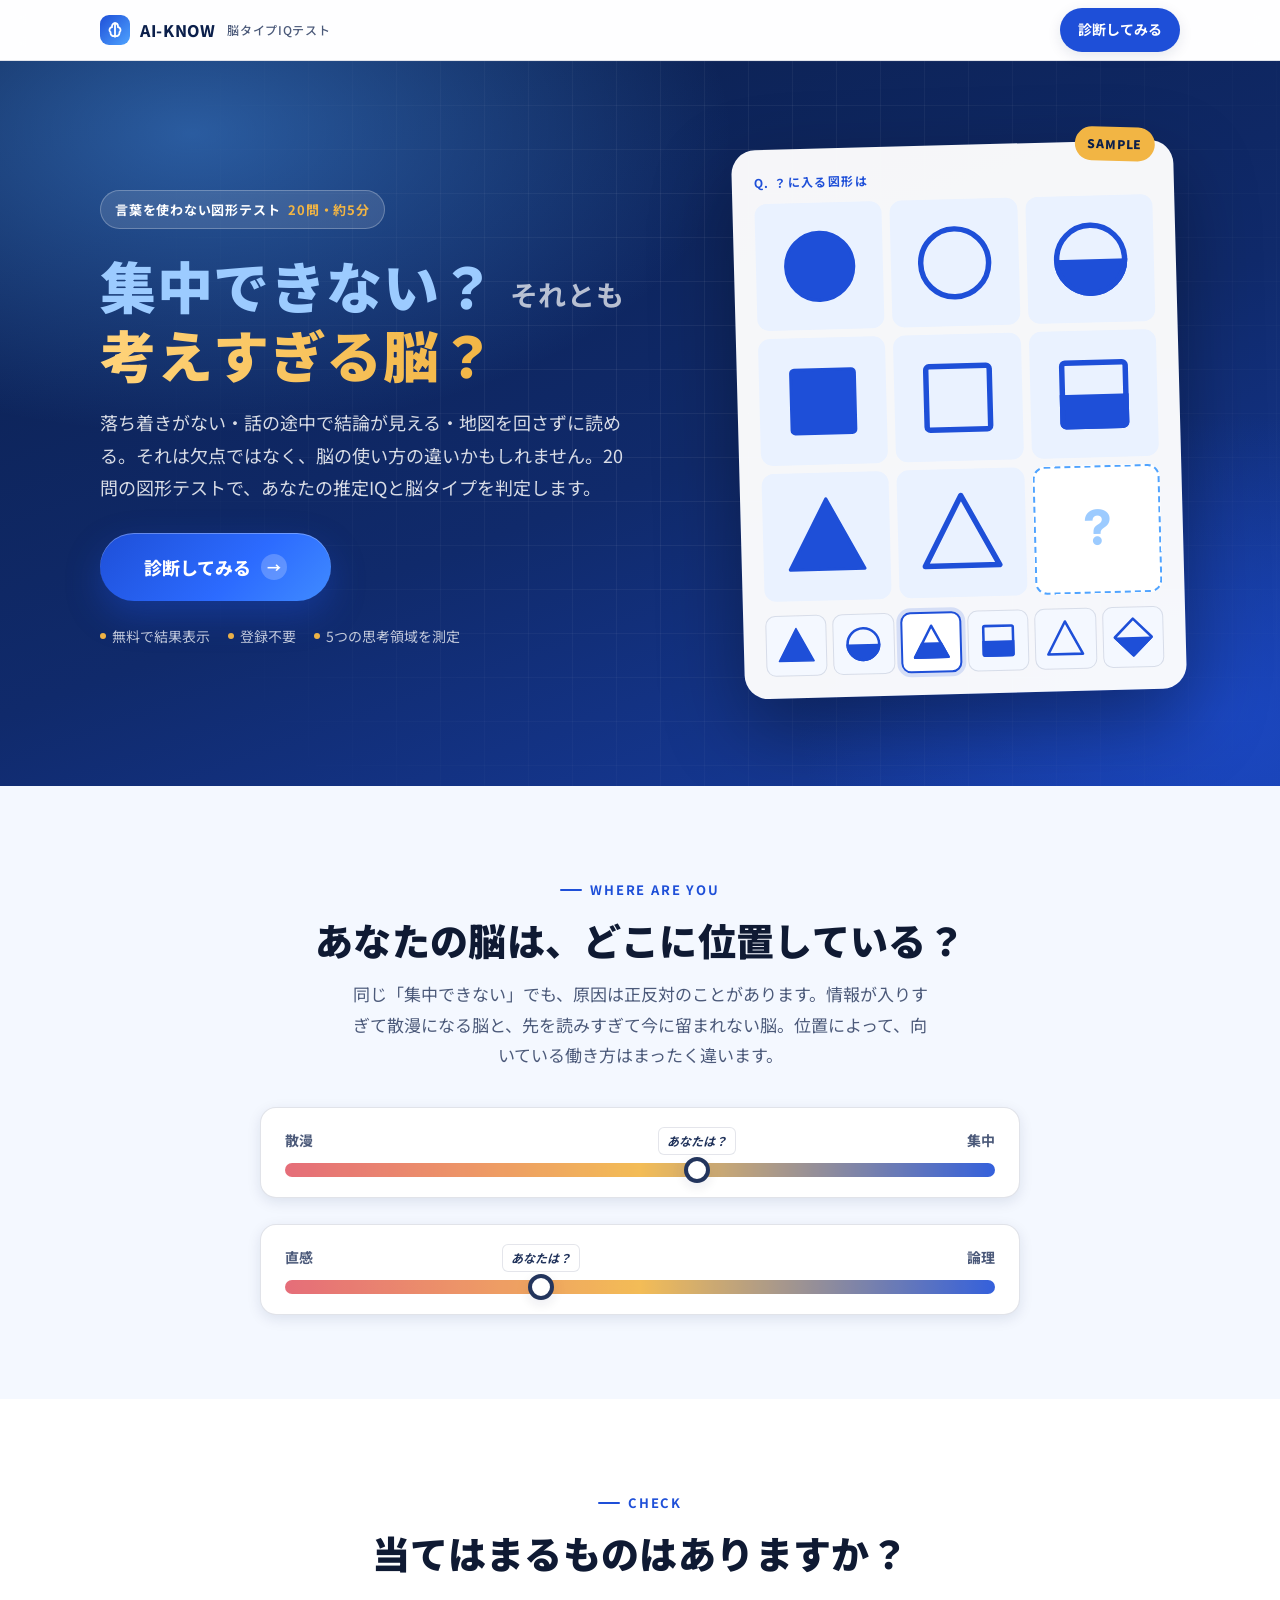
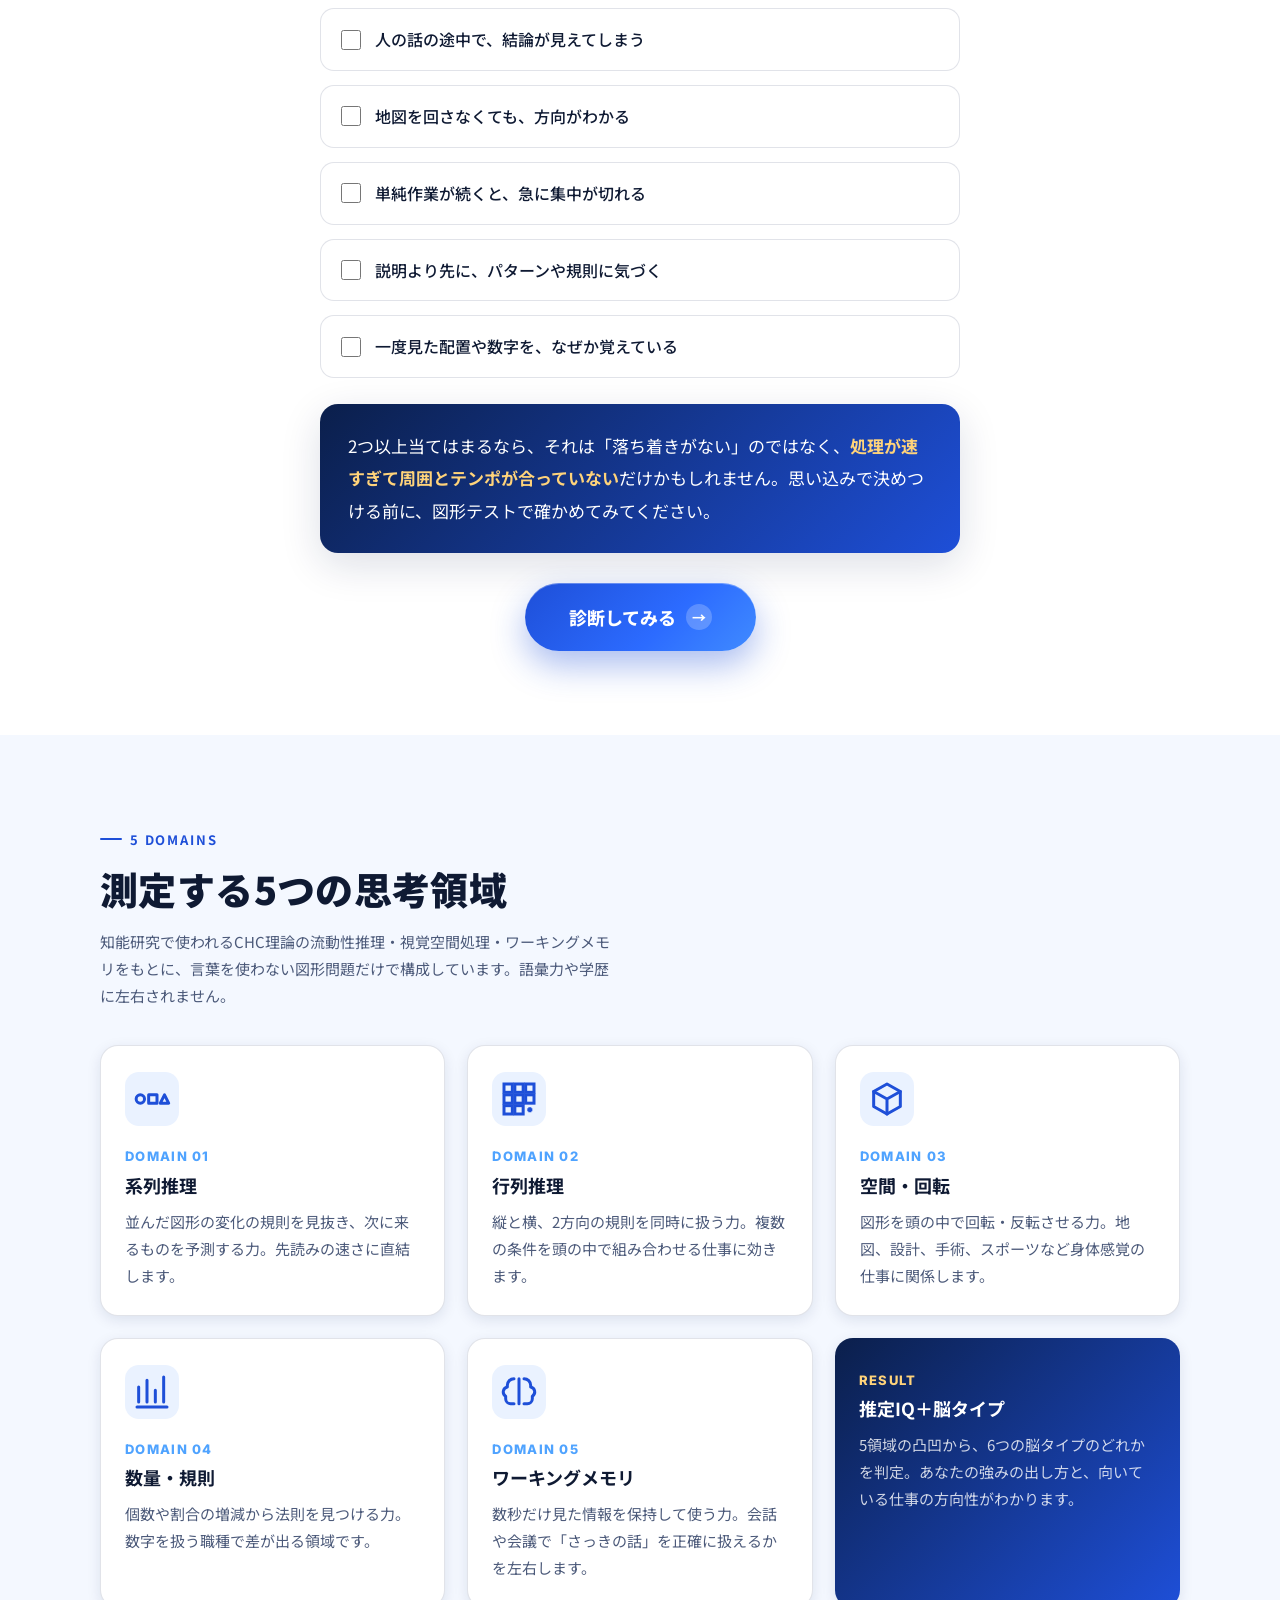
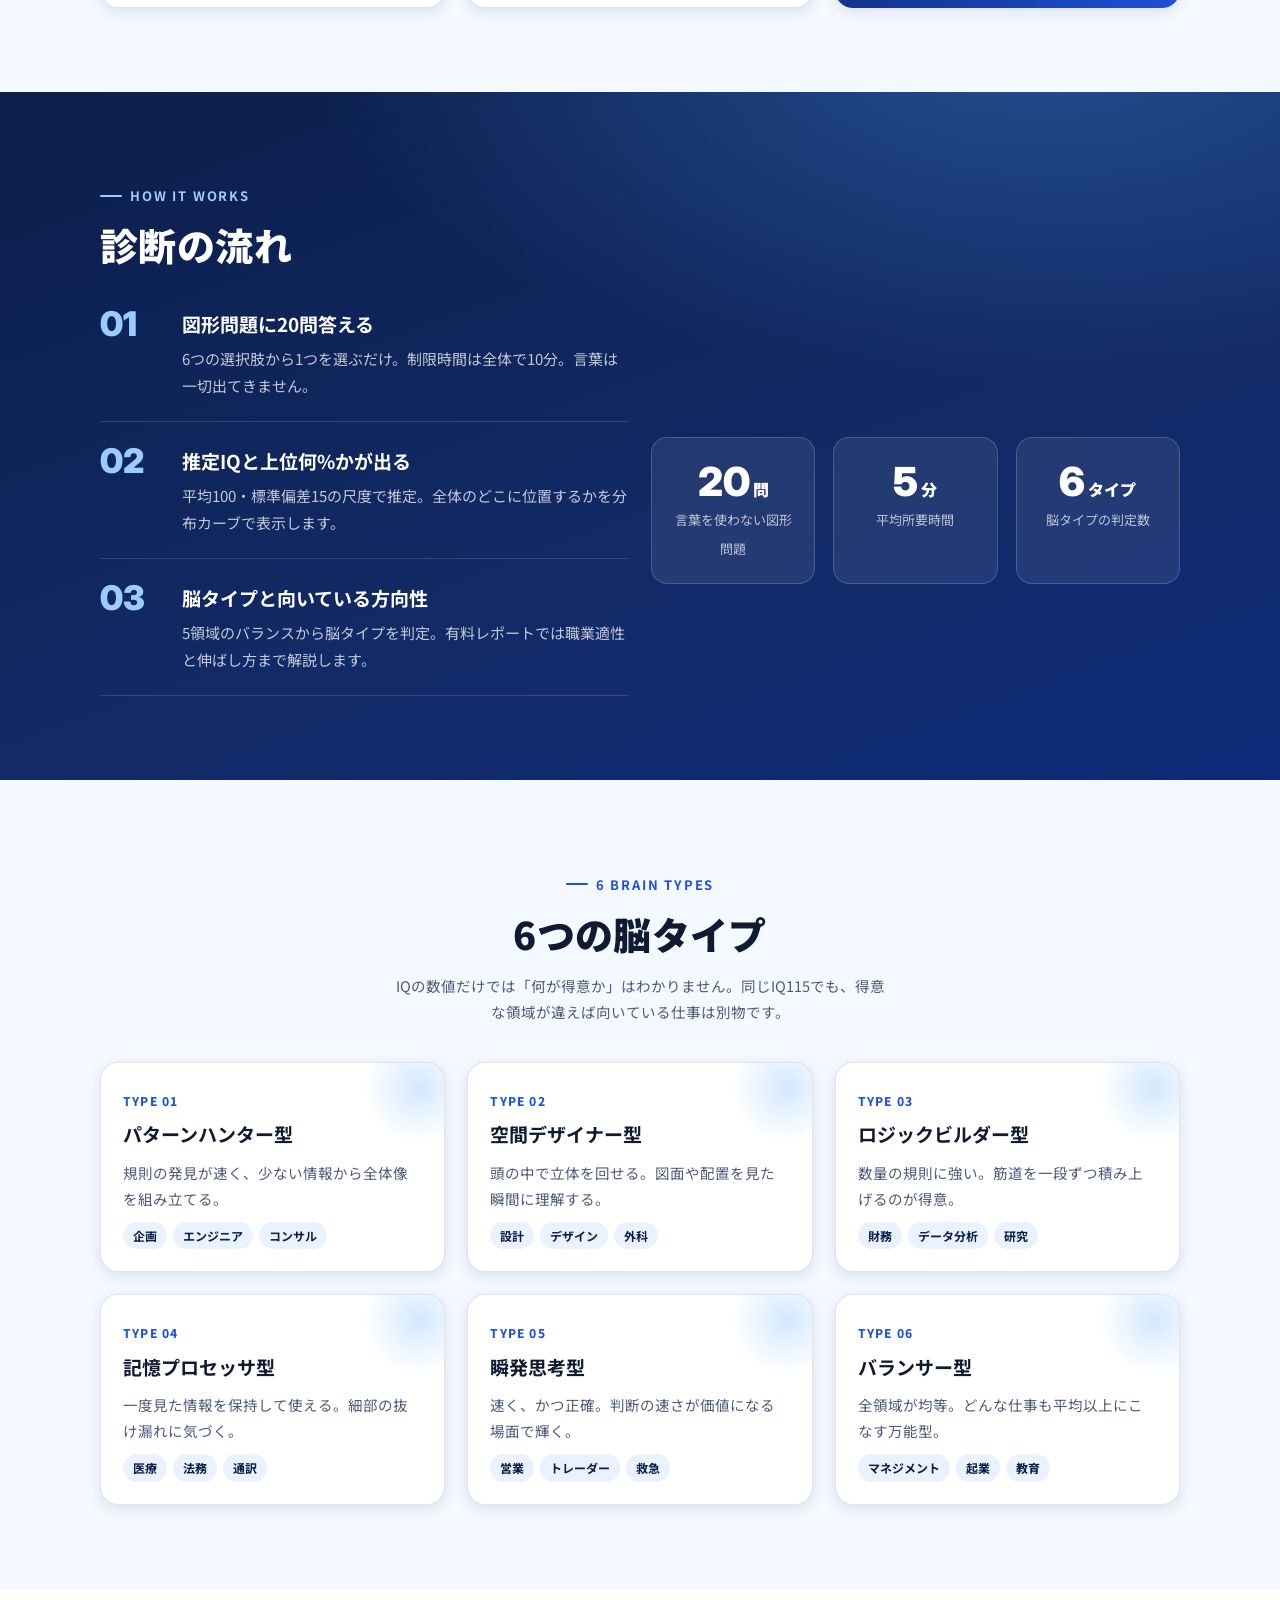
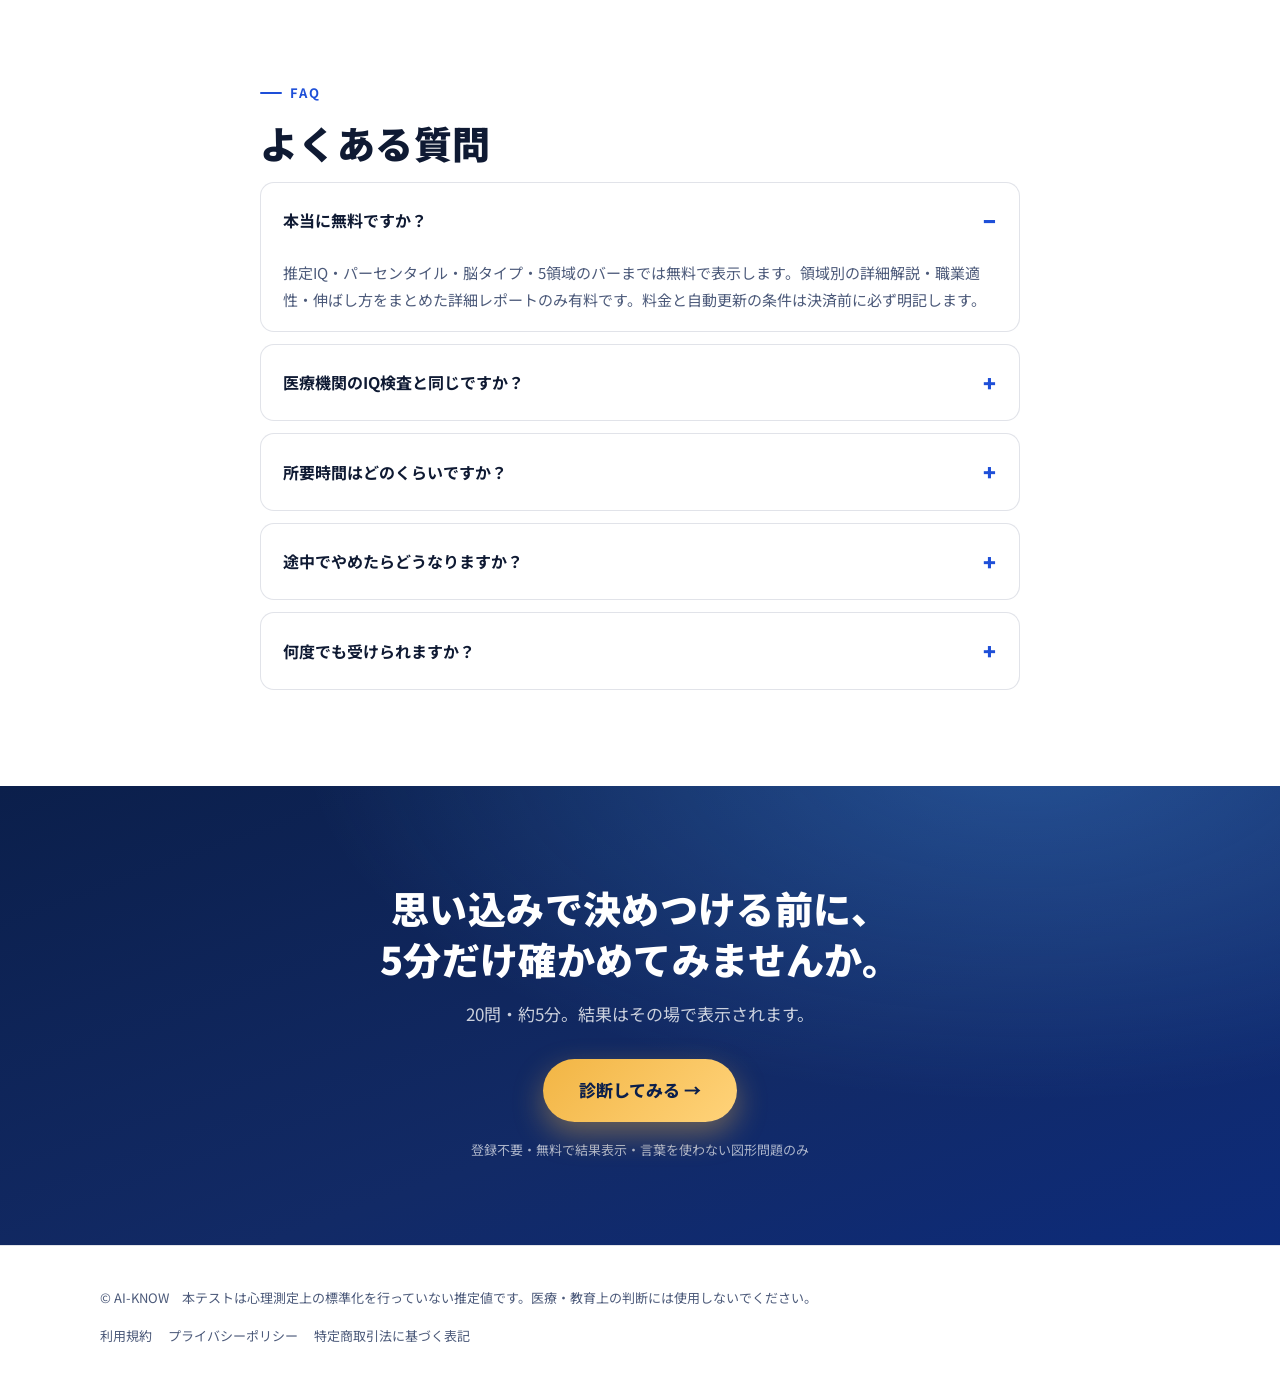
==== index.html @ 9f0c180d "AI-KNOW 脳タイプIQテスト 初版（LP・20問・結果・設計書） Co-Authored-By: Claude Fable 5.1 <noreply@anthropic.com>" ====
<!DOCTYPE html>
<html lang="ja">
<head>
<meta charset="UTF-8">
<meta name="viewport" content="width=device-width, initial-scale=1">
<title>脳タイプIQテスト｜20問・約5分で推定IQと脳タイプがわかる | AI-KNOW</title>
<meta name="description" content="言葉を使わない図形推理20問で、あなたの推定IQ・上位何%か・6つの脳タイプを判定。集中できないのは欠点ではなく、脳の使い方の違いかもしれません。">
<link rel="preconnect" href="https://fonts.googleapis.com"><link rel="preconnect" href="https://fonts.gstatic.com" crossorigin>
<link href="https://fonts.googleapis.com/css2?family=Inter:wght@500;700;800;900&family=Noto+Sans+JP:wght@400;500;700;900&display=swap" rel="stylesheet">
<link rel="stylesheet" href="style.css">
<style>
/* hero */
.hero{position:relative;overflow:hidden;color:#fff;background:radial-gradient(900px 500px at 15% 10%,rgba(79,163,255,.45),transparent 60%),radial-gradient(700px 500px at 95% 90%,rgba(30,79,216,.6),transparent 60%),linear-gradient(160deg,#0B1F4B 0%,#102A6B 55%,#1E4FD8 140%)}
.hero::before{content:"";position:absolute;inset:0;background-image:linear-gradient(rgba(255,255,255,.06) 1px,transparent 1px),linear-gradient(90deg,rgba(255,255,255,.06) 1px,transparent 1px);background-size:44px 44px;mask-image:radial-gradient(circle at 60% 40%,#000 20%,transparent 75%)}
.hero .wrap{position:relative;display:grid;grid-template-columns:1.15fr .85fr;gap:40px;align-items:center;padding:84px 0 92px}
.hero .pill{display:inline-flex;gap:8px;align-items:center;background:rgba(255,255,255,.12);border:1px solid rgba(255,255,255,.25);padding:7px 14px;border-radius:999px;font-size:13px;font-weight:700;letter-spacing:.06em}
.hero .pill b{color:var(--gold)}
.hero h1{font-size:clamp(32px,5vw,56px);line-height:1.22;font-weight:900;margin:22px 0 18px;letter-spacing:.01em}
.hero h1 .q{color:var(--sky-l)}
.hero h1 .or{display:inline-block;font-size:.5em;font-weight:700;color:rgba(255,255,255,.7);margin:0 .5em;vertical-align:middle}
.hero h1 .hi{background:linear-gradient(90deg,#FFD37A,#F2B544);-webkit-background-clip:text;background-clip:text;color:transparent}
.hero p.sub{font-size:18px;color:rgba(255,255,255,.84);max-width:30em;margin-bottom:30px}
.hero .meta{display:flex;flex-wrap:wrap;gap:18px;margin-top:22px;font-size:14px;color:rgba(255,255,255,.75)}
.hero .meta span{display:flex;align-items:center;gap:6px}
.hero .meta i{width:6px;height:6px;border-radius:50%;background:var(--gold)}
/* sample puzzle card */
.sample{background:rgba(255,255,255,.96);border-radius:24px;padding:22px;color:var(--ink);box-shadow:0 30px 80px rgba(0,0,0,.35);transform:rotate(-1.5deg);position:relative}
.sample .lbl{font-size:12px;font-weight:700;color:var(--blue);letter-spacing:.12em;margin-bottom:10px}
.sample .mat{display:grid;grid-template-columns:repeat(3,1fr);gap:8px;margin-bottom:14px}
.sample .mat .fig{background:var(--ice);border-radius:12px}
.sample .mat .fig.q{outline:2px dashed var(--sky);outline-offset:-2px;background:#fff}
.sample .opts{display:grid;grid-template-columns:repeat(6,1fr);gap:6px}
.sample .opts .fig{background:var(--ice-2);border:1px solid var(--line);border-radius:10px}
.sample .opts .fig.on{border:2px solid var(--blue);background:#fff;box-shadow:0 0 0 4px rgba(30,79,216,.15)}
.sample .tag{position:absolute;top:-14px;right:18px;background:var(--gold);color:var(--navy);font-weight:900;font-size:12px;padding:6px 12px;border-radius:999px;letter-spacing:.08em;transform:rotate(3deg)}
.hero .wrap>*{min-width:0}
.sample .mat .fig,.sample .opts .fig{min-width:0}
@media(max-width:900px){.hero .wrap{grid-template-columns:1fr;padding:56px 0 64px}.sample{transform:none;max-width:460px;width:100%}}

/* spectrum */
.spec{display:grid;gap:26px;max-width:760px;margin:36px auto 0}
.spec .row{background:#fff;border:1px solid var(--line);border-radius:16px;padding:20px 24px;box-shadow:var(--shadow-s)}
.spec .ends{display:flex;justify-content:space-between;font-weight:700;font-size:14px;color:var(--sub);margin-bottom:10px}
.spec .track{position:relative;height:14px;border-radius:999px;background:linear-gradient(90deg,#E35D6A 0%,#F2B544 50%,#1E4FD8 100%);opacity:.9}
.spec .track i{position:absolute;top:50%;width:26px;height:26px;border-radius:50%;background:#fff;border:4px solid var(--navy);transform:translate(-50%,-50%);box-shadow:var(--shadow-s)}
.spec .track i::after{content:"あなたは？";position:absolute;top:-34px;left:50%;transform:translateX(-50%);white-space:nowrap;font-size:12px;font-weight:700;color:var(--navy);background:#fff;border:1px solid var(--line);padding:2px 8px;border-radius:6px}

/* checklist */
.checks{display:grid;gap:14px;max-width:640px;margin:30px auto 0}
.checks label{display:flex;gap:14px;align-items:center;background:#fff;border:1px solid var(--line);padding:16px 20px;border-radius:14px;font-weight:500;cursor:pointer;transition:.15s}
.checks label:has(input:checked){border-color:var(--blue);background:var(--ice)}
.checks input{width:20px;height:20px;accent-color:var(--blue)}
.reframe{max-width:640px;margin:26px auto 0;background:linear-gradient(135deg,var(--navy),var(--blue));color:#fff;border-radius:18px;padding:26px 28px;font-size:17px;line-height:1.9;box-shadow:var(--shadow)}
.reframe b{color:#FFD37A}

/* domains */
.dom .card{padding:26px 24px}
.dom .ic{width:54px;height:54px;border-radius:14px;background:var(--ice);display:grid;place-items:center;margin-bottom:14px}
.dom .ic svg{width:40px;height:40px}
.dom h3{font-size:18px;margin-bottom:6px}
.dom p{color:var(--sub);font-size:15px}
.dom .n{font-family:var(--num);color:var(--sky);font-weight:800;font-size:13px;letter-spacing:.1em}

/* steps */
.steps{counter-reset:s}
.steps .st{display:grid;grid-template-columns:64px 1fr;gap:18px;align-items:start;padding:22px 0;border-bottom:1px solid rgba(255,255,255,.14)}
.steps .st::before{counter-increment:s;content:counter(s,decimal-leading-zero);font-family:var(--num);font-size:34px;font-weight:900;color:var(--sky-l);line-height:1}
.steps h3{font-size:19px;margin-bottom:4px}.steps p{color:rgba(255,255,255,.75);font-size:15px}

/* types */
.types .card{padding:22px;position:relative;overflow:hidden}
.types .card::after{content:"";position:absolute;right:-30px;top:-30px;width:110px;height:110px;border-radius:50%;background:radial-gradient(circle,rgba(79,163,255,.25),transparent 70%)}
.types .em{font-size:12px;font-weight:800;color:var(--blue);letter-spacing:.1em}
.types h3{font-size:19px;margin:4px 0 8px}
.types p{color:var(--sub);font-size:14.5px}
.types .jobs{margin-top:10px;display:flex;flex-wrap:wrap;gap:6px}
.types .jobs span{font-size:12px;background:var(--ice);color:var(--navy);padding:3px 10px;border-radius:999px;font-weight:700}

/* stats */
.stats{display:grid;grid-template-columns:repeat(3,1fr);gap:18px;margin-top:40px}
.stats div{background:rgba(255,255,255,.08);border:1px solid rgba(255,255,255,.18);border-radius:16px;padding:22px;text-align:center}
.stats b{display:block;font-family:var(--num);font-size:40px;font-weight:900;color:#fff;line-height:1.1}
.stats b small{font-size:16px;margin-left:3px}
.stats span{font-size:13px;color:rgba(255,255,255,.7)}
@media(max-width:700px){.stats{grid-template-columns:1fr}}

/* faq */
.faq details{background:#fff;border:1px solid var(--line);border-radius:14px;padding:0 22px;margin-bottom:12px}
.faq summary{list-style:none;cursor:pointer;padding:18px 0;font-weight:700;display:flex;justify-content:space-between;align-items:center;gap:12px}
.faq summary::after{content:"+";font-family:var(--num);font-size:22px;color:var(--blue);font-weight:800}
.faq details[open] summary::after{content:"−"}
.faq details p{padding:0 0 18px;color:var(--sub);font-size:15px}

/* final cta */
.final{text-align:center}
.final h2{color:#fff}
.final .note{margin-top:16px;font-size:13px;color:rgba(255,255,255,.65)}

/* sticky mobile cta */
.mcta{display:none;position:fixed;left:0;right:0;bottom:0;padding:12px 16px;background:rgba(255,255,255,.92);backdrop-filter:blur(10px);border-top:1px solid var(--line);z-index:60}
.mcta .btn{width:100%;padding:16px;font-size:17px}
@media(max-width:700px){.mcta{display:block}body{padding-bottom:84px}}
</style>
</head>
<body>

<header class="hd">
  <div class="wrap">
    <a class="brand" href="index.html"><span class="mark"><svg width="18" height="18" viewBox="0 0 24 24" fill="none" stroke="#fff" stroke-width="2.4" stroke-linecap="round"><path d="M12 3a4 4 0 0 1 4 4v1a4 4 0 0 1 2 7v1a4 4 0 0 1-6 3.5A4 4 0 0 1 6 16v-1a4 4 0 0 1 2-7V7a4 4 0 0 1 4-4z"/><path d="M12 3v18"/></svg></span>AI-KNOW<small>脳タイプIQテスト</small></a>
    <a class="cta-s" href="quiz.html">診断してみる</a>
  </div>
</header>

<section class="hero">
  <div class="wrap">
    <div>
      <span class="pill">言葉を使わない図形テスト <b>20問・約5分</b></span>
      <h1><span class="q">集中できない？</span><span class="or">それとも</span><br><span class="hi">考えすぎる脳？</span></h1>
      <p class="sub">落ち着きがない・話の途中で結論が見える・地図を回さずに読める。それは欠点ではなく、脳の使い方の違いかもしれません。20問の図形テストで、あなたの推定IQと脳タイプを判定します。</p>
      <a class="btn btn-primary" href="quiz.html">診断してみる <span class="arr">→</span></a>
      <div class="meta"><span><i></i>無料で結果表示</span><span><i></i>登録不要</span><span><i></i>5つの思考領域を測定</span></div>
    </div>
    <div class="sample" aria-hidden="true">
      <span class="tag">SAMPLE</span>
      <div class="lbl">Q. ？に入る図形は</div>
      <div class="mat" id="sampleMat"></div>
      <div class="opts" id="sampleOpts"></div>
    </div>
  </div>
</section>

<section class="sec">
  <div class="wrap">
    <div style="text-align:center"><span class="eyebrow">Where are you</span>
    <h2 class="t">あなたの脳は、どこに位置している？</h2>
    <p class="lead" style="margin-inline:auto">同じ「集中できない」でも、原因は正反対のことがあります。情報が入りすぎて散漫になる脳と、先を読みすぎて今に留まれない脳。位置によって、向いている働き方はまったく違います。</p></div>
    <div class="spec">
      <div class="row"><div class="ends"><span>散漫</span><span>集中</span></div><div class="track"><i style="left:58%"></i></div></div>
      <div class="row"><div class="ends"><span>直感</span><span>論理</span></div><div class="track"><i style="left:36%"></i></div></div>
    </div>
  </div>
</section>

<section class="sec sec-alt">
  <div class="wrap">
    <div style="text-align:center"><span class="eyebrow">Check</span>
    <h2 class="t">当てはまるものはありますか？</h2></div>
    <div class="checks">
      <label><input type="checkbox">人の話の途中で、結論が見えてしまう</label>
      <label><input type="checkbox">地図を回さなくても、方向がわかる</label>
      <label><input type="checkbox">単純作業が続くと、急に集中が切れる</label>
      <label><input type="checkbox">説明より先に、パターンや規則に気づく</label>
      <label><input type="checkbox">一度見た配置や数字を、なぜか覚えている</label>
    </div>
    <div class="reframe">2つ以上当てはまるなら、それは「落ち着きがない」のではなく、<b>処理が速すぎて周囲とテンポが合っていない</b>だけかもしれません。思い込みで決めつける前に、図形テストで確かめてみてください。</div>
    <div style="text-align:center;margin-top:30px"><a class="btn btn-primary" href="quiz.html">診断してみる <span class="arr">→</span></a></div>
  </div>
</section>

<section class="sec dom">
  <div class="wrap">
    <span class="eyebrow">5 Domains</span>
    <h2 class="t">測定する5つの思考領域</h2>
    <p class="lead">知能研究で使われるCHC理論の流動性推理・視覚空間処理・ワーキングメモリをもとに、言葉を使わない図形問題だけで構成しています。語彙力や学歴に左右されません。</p>
    <div class="grid g3" style="margin-top:36px">
      <div class="card"><div class="ic"><svg viewBox="0 0 24 24" fill="none" stroke="#1E4FD8" stroke-width="1.8" stroke-linecap="round" stroke-linejoin="round"><circle cx="5" cy="12" r="2.5"/><rect x="10" y="9.5" width="5" height="5"/><path d="M19.5 9.5l2.5 5h-5z"/></svg></div><span class="n">DOMAIN 01</span><h3>系列推理</h3><p>並んだ図形の変化の規則を見抜き、次に来るものを予測する力。先読みの速さに直結します。</p></div>
      <div class="card"><div class="ic"><svg viewBox="0 0 24 24" fill="none" stroke="#1E4FD8" stroke-width="1.8"><rect x="3" y="3" width="5" height="5"/><rect x="9.5" y="3" width="5" height="5"/><rect x="16" y="3" width="5" height="5"/><rect x="3" y="9.5" width="5" height="5"/><rect x="9.5" y="9.5" width="5" height="5"/><rect x="16" y="9.5" width="5" height="5"/><rect x="3" y="16" width="5" height="5"/><rect x="9.5" y="16" width="5" height="5"/><path d="M18.5 17v3M17 18.5h3"/></svg></div><span class="n">DOMAIN 02</span><h3>行列推理</h3><p>縦と横、2方向の規則を同時に扱う力。複数の条件を頭の中で組み合わせる仕事に効きます。</p></div>
      <div class="card"><div class="ic"><svg viewBox="0 0 24 24" fill="none" stroke="#1E4FD8" stroke-width="1.8" stroke-linecap="round" stroke-linejoin="round"><path d="M12 3l8 4.5v9L12 21l-8-4.5v-9z"/><path d="M12 12l8-4.5M12 12v9M12 12L4 7.5"/></svg></div><span class="n">DOMAIN 03</span><h3>空間・回転</h3><p>図形を頭の中で回転・反転させる力。地図、設計、手術、スポーツなど身体感覚の仕事に関係します。</p></div>
      <div class="card"><div class="ic"><svg viewBox="0 0 24 24" fill="none" stroke="#1E4FD8" stroke-width="1.8" stroke-linecap="round"><path d="M4 18V9M9 18V5M14 18v-7M19 18V3"/><path d="M3 21h18"/></svg></div><span class="n">DOMAIN 04</span><h3>数量・規則</h3><p>個数や割合の増減から法則を見つける力。数字を扱う職種で差が出る領域です。</p></div>
      <div class="card"><div class="ic"><svg viewBox="0 0 24 24" fill="none" stroke="#1E4FD8" stroke-width="1.8" stroke-linecap="round" stroke-linejoin="round"><path d="M9 4a4 4 0 0 0-4 4v1a3 3 0 0 0-1 5.5V16a3 3 0 0 0 3 3h2"/><path d="M15 4a4 4 0 0 1 4 4v1a3 3 0 0 1 1 5.5V16a3 3 0 0 1-3 3h-2"/><path d="M12 4v15"/></svg></div><span class="n">DOMAIN 05</span><h3>ワーキングメモリ</h3><p>数秒だけ見た情報を保持して使う力。会話や会議で「さっきの話」を正確に扱えるかを左右します。</p></div>
      <div class="card" style="background:linear-gradient(135deg,var(--navy),var(--blue));color:#fff;border:0"><span class="n" style="color:#FFD37A">RESULT</span><h3>推定IQ＋脳タイプ</h3><p style="color:rgba(255,255,255,.8)">5領域の凸凹から、6つの脳タイプのどれかを判定。あなたの強みの出し方と、向いている仕事の方向性がわかります。</p></div>
    </div>
  </div>
</section>

<section class="sec sec-navy">
  <div class="wrap">
    <span class="eyebrow">How it works</span>
    <h2 class="t">診断の流れ</h2>
    <div class="grid g2" style="align-items:center">
      <div class="steps">
        <div class="st"><div><h3>図形問題に20問答える</h3><p>6つの選択肢から1つを選ぶだけ。制限時間は全体で10分。言葉は一切出てきません。</p></div></div>
        <div class="st"><div><h3>推定IQと上位何%かが出る</h3><p>平均100・標準偏差15の尺度で推定。全体のどこに位置するかを分布カーブで表示します。</p></div></div>
        <div class="st"><div><h3>脳タイプと向いている方向性</h3><p>5領域のバランスから脳タイプを判定。有料レポートでは職業適性と伸ばし方まで解説します。</p></div></div>
      </div>
      <div class="stats">
        <div><b>20<small>問</small></b><span>言葉を使わない図形問題</span></div>
        <div><b>5<small>分</small></b><span>平均所要時間</span></div>
        <div><b>6<small>タイプ</small></b><span>脳タイプの判定数</span></div>
      </div>
    </div>
  </div>
</section>

<section class="sec types">
  <div class="wrap">
    <div style="text-align:center"><span class="eyebrow">6 Brain Types</span>
    <h2 class="t">6つの脳タイプ</h2>
    <p class="lead" style="margin-inline:auto">IQの数値だけでは「何が得意か」はわかりません。同じIQ115でも、得意な領域が違えば向いている仕事は別物です。</p></div>
    <div class="grid g3" style="margin-top:36px">
      <div class="card"><span class="em">TYPE 01</span><h3>パターンハンター型</h3><p>規則の発見が速く、少ない情報から全体像を組み立てる。</p><div class="jobs"><span>企画</span><span>エンジニア</span><span>コンサル</span></div></div>
      <div class="card"><span class="em">TYPE 02</span><h3>空間デザイナー型</h3><p>頭の中で立体を回せる。図面や配置を見た瞬間に理解する。</p><div class="jobs"><span>設計</span><span>デザイン</span><span>外科</span></div></div>
      <div class="card"><span class="em">TYPE 03</span><h3>ロジックビルダー型</h3><p>数量の規則に強い。筋道を一段ずつ積み上げるのが得意。</p><div class="jobs"><span>財務</span><span>データ分析</span><span>研究</span></div></div>
      <div class="card"><span class="em">TYPE 04</span><h3>記憶プロセッサ型</h3><p>一度見た情報を保持して使える。細部の抜け漏れに気づく。</p><div class="jobs"><span>医療</span><span>法務</span><span>通訳</span></div></div>
      <div class="card"><span class="em">TYPE 05</span><h3>瞬発思考型</h3><p>速く、かつ正確。判断の速さが価値になる場面で輝く。</p><div class="jobs"><span>営業</span><span>トレーダー</span><span>救急</span></div></div>
      <div class="card"><span class="em">TYPE 06</span><h3>バランサー型</h3><p>全領域が均等。どんな仕事も平均以上にこなす万能型。</p><div class="jobs"><span>マネジメント</span><span>起業</span><span>教育</span></div></div>
    </div>
  </div>
</section>

<section class="sec sec-alt faq">
  <div class="wrap" style="max-width:760px">
    <span class="eyebrow">FAQ</span>
    <h2 class="t">よくある質問</h2>
    <details open><summary>本当に無料ですか？</summary><p>推定IQ・パーセンタイル・脳タイプ・5領域のバーまでは無料で表示します。領域別の詳細解説・職業適性・伸ばし方をまとめた詳細レポートのみ有料です。料金と自動更新の条件は決済前に必ず明記します。</p></details>
    <details><summary>医療機関のIQ検査と同じですか？</summary><p>違います。WAISなどの標準化された検査ではなく、図形推理の正答率と解答時間から統計的に推定した参考値です。診断や治療の判断には使えません。</p></details>
    <details><summary>所要時間はどのくらいですか？</summary><p>平均5分前後です。制限時間は全体で10分。残り時間は画面上部に表示されます。</p></details>
    <details><summary>途中でやめたらどうなりますか？</summary><p>結果は保存されません。最初からやり直してください。1問ごとの制限はないので、落ち着いて取り組めます。</p></details>
    <details><summary>何度でも受けられますか？</summary><p>受けられますが、同じ問題なので2回目以降は数値が高く出ます。初回の結果を参考にしてください。</p></details>
  </div>
</section>

<section class="sec sec-navy final">
  <div class="wrap">
    <h2 class="t">思い込みで決めつける前に、<br>5分だけ確かめてみませんか。</h2>
    <p class="lead" style="margin:0 auto 30px">20問・約5分。結果はその場で表示されます。</p>
    <a class="btn btn-gold" href="quiz.html">診断してみる →</a>
    <p class="note">登録不要・無料で結果表示・言葉を使わない図形問題のみ</p>
  </div>
</section>

<footer class="ft">
  <div class="wrap">
    <div>© AI-KNOW　本テストは心理測定上の標準化を行っていない推定値です。医療・教育上の判断には使用しないでください。</div>
    <nav><a href="#">利用規約</a><a href="#">プライバシーポリシー</a><a href="#">特定商取引法に基づく表記</a></nav>
  </div>
</footer>

<div class="mcta"><a class="btn btn-primary" href="quiz.html">診断してみる →</a></div>

<script src="figures.js"></script>
<script>
(function(){
  // ヒーローのサンプル行列：行＝形、列＝塗り
  var shapes=['circle','square','triangle'],fills=['solid','empty','half'];
  var m=document.getElementById('sampleMat'),html='';
  for(var r=0;r<3;r++)for(var c=0;c<3;c++){
    var last=(r===2&&c===2);
    html+='<div class="fig'+(last?' q':'')+'">'+drawFigure(last?{question:true}:{shape:shapes[r],fill:fills[c],color:'blue'})+'</div>';
  }
  m.innerHTML=html;
  var opts=[{shape:'triangle',fill:'solid'},{shape:'circle',fill:'half'},{shape:'triangle',fill:'half'},{shape:'square',fill:'half'},{shape:'triangle',fill:'empty'},{shape:'diamond',fill:'half'}];
  document.getElementById('sampleOpts').innerHTML=opts.map(function(o,i){o.color='blue';return '<div class="fig'+(i===2?' on':'')+'">'+drawFigure(o)+'</div>';}).join('');
})();
</script>
</body>
</html>
---- style.css ----
:root{
  --navy:#0B1F4B;--navy-2:#122A66;--blue:#1E4FD8;--blue-d:#163FB0;--sky:#4FA3FF;--sky-l:#9CCBFF;
  --ice:#EAF2FF;--ice-2:#F4F8FF;--white:#fff;--ink:#0F1A33;--sub:#4C5A7A;--line:rgba(11,31,75,.12);
  --gold:#F2B544;--gold-d:#D99A1E;--red:#E35D6A;--green:#2BB673;
  --radius:18px;--shadow:0 12px 40px rgba(11,31,75,.14);--shadow-s:0 4px 14px rgba(11,31,75,.10);
  --font:"Noto Sans JP",system-ui,-apple-system,"Hiragino Sans",sans-serif;--num:"Inter","Noto Sans JP",sans-serif;
}
*{box-sizing:border-box;margin:0;padding:0}
html{-webkit-text-size-adjust:100%}
body{font-family:var(--font);color:var(--ink);background:var(--ice-2);line-height:1.8;font-size:16px;overflow-x:hidden}
img,svg{display:block;max-width:100%}
a{color:inherit;text-decoration:none}
button{font-family:inherit;cursor:pointer;border:0;background:none;color:inherit}
.wrap{width:min(1080px,100% - 32px);margin-inline:auto}
.num{font-family:var(--num);font-variant-numeric:tabular-nums;letter-spacing:-.02em}

/* header */
.hd{position:sticky;top:0;z-index:50;background:rgba(255,255,255,.86);backdrop-filter:blur(12px);border-bottom:1px solid var(--line)}
.hd .wrap{display:flex;align-items:center;justify-content:space-between;height:60px}
.brand{display:flex;align-items:center;gap:10px;font-weight:800;letter-spacing:.04em;color:var(--navy)}
.brand .mark{width:30px;height:30px;border-radius:9px;background:linear-gradient(135deg,var(--blue),var(--sky));display:grid;place-items:center}
.brand small{font-weight:500;color:var(--sub);font-size:12px;margin-left:2px}
.hd .cta-s{background:var(--blue);color:#fff;font-weight:700;padding:9px 18px;border-radius:999px;font-size:14px;box-shadow:var(--shadow-s)}
.hd .cta-s:hover{background:var(--blue-d)}

/* buttons */
.btn{display:inline-flex;align-items:center;justify-content:center;gap:10px;font-weight:800;border-radius:999px;transition:.2s;will-change:transform}
.btn-primary{background:linear-gradient(135deg,var(--blue) 0%,#2C6BFF 60%,var(--sky) 130%);color:#fff;padding:18px 44px;font-size:18px;box-shadow:0 14px 34px rgba(30,79,216,.38),inset 0 1px 0 rgba(255,255,255,.3)}
.btn-primary:hover{transform:translateY(-2px);box-shadow:0 18px 40px rgba(30,79,216,.45)}
.btn-primary .arr{width:26px;height:26px;border-radius:50%;background:rgba(255,255,255,.22);display:grid;place-items:center;font-size:14px}
.btn-gold{background:linear-gradient(135deg,var(--gold),#FFD37A);color:var(--navy);padding:16px 36px;font-size:17px;box-shadow:0 12px 30px rgba(242,181,68,.4)}
.btn-ghost{border:2px solid var(--line);color:var(--navy);padding:12px 26px;font-size:15px;background:#fff}
.btn-ghost:hover{border-color:var(--blue);color:var(--blue)}

/* generic */
.sec{padding:84px 0}
.sec-alt{background:#fff}
.sec-navy{background:radial-gradient(1200px 600px at 80% -10%,rgba(79,163,255,.35),transparent 60%),linear-gradient(160deg,var(--navy) 0%,var(--navy-2) 60%,#0D2B7A 100%);color:#fff}
.eyebrow{display:inline-flex;align-items:center;gap:8px;font-size:13px;font-weight:700;letter-spacing:.14em;color:var(--blue);text-transform:uppercase}
.eyebrow::before{content:"";width:22px;height:2px;background:var(--blue);border-radius:2px}
.sec-navy .eyebrow{color:var(--sky-l)}.sec-navy .eyebrow::before{background:var(--sky-l)}
h2.t{font-size:clamp(26px,3.6vw,38px);line-height:1.35;font-weight:900;margin:12px 0 14px;letter-spacing:.01em}
.lead{color:var(--sub);font-size:17px;max-width:34em}
.sec-navy .lead{color:rgba(255,255,255,.78)}
.card{background:#fff;border:1px solid var(--line);border-radius:var(--radius);box-shadow:var(--shadow-s)}
.grid{display:grid;gap:22px}
.g3{grid-template-columns:repeat(3,1fr)}.g2{grid-template-columns:repeat(2,1fr)}
@media(max-width:860px){.g3,.g2{grid-template-columns:1fr}.sec{padding:60px 0}}

/* figure tiles */
.fig{width:100%;aspect-ratio:1;display:grid;place-items:center;background:#fff;border-radius:14px}
.fig svg{width:86%;height:86%}

/* progress & bars */
.bar{height:10px;border-radius:999px;background:var(--ice);overflow:hidden}
.bar>i{display:block;height:100%;border-radius:999px;background:linear-gradient(90deg,var(--blue),var(--sky));transition:width .9s cubic-bezier(.2,.8,.2,1)}

/* footer */
.ft{padding:40px 0;color:var(--sub);font-size:13px;border-top:1px solid var(--line);background:#fff}
.ft .wrap{display:flex;flex-wrap:wrap;gap:14px;justify-content:space-between;align-items:center}
.ft nav a{margin-right:16px}

@media(prefers-reduced-motion:reduce){*{animation:none!important;transition:none!important}}
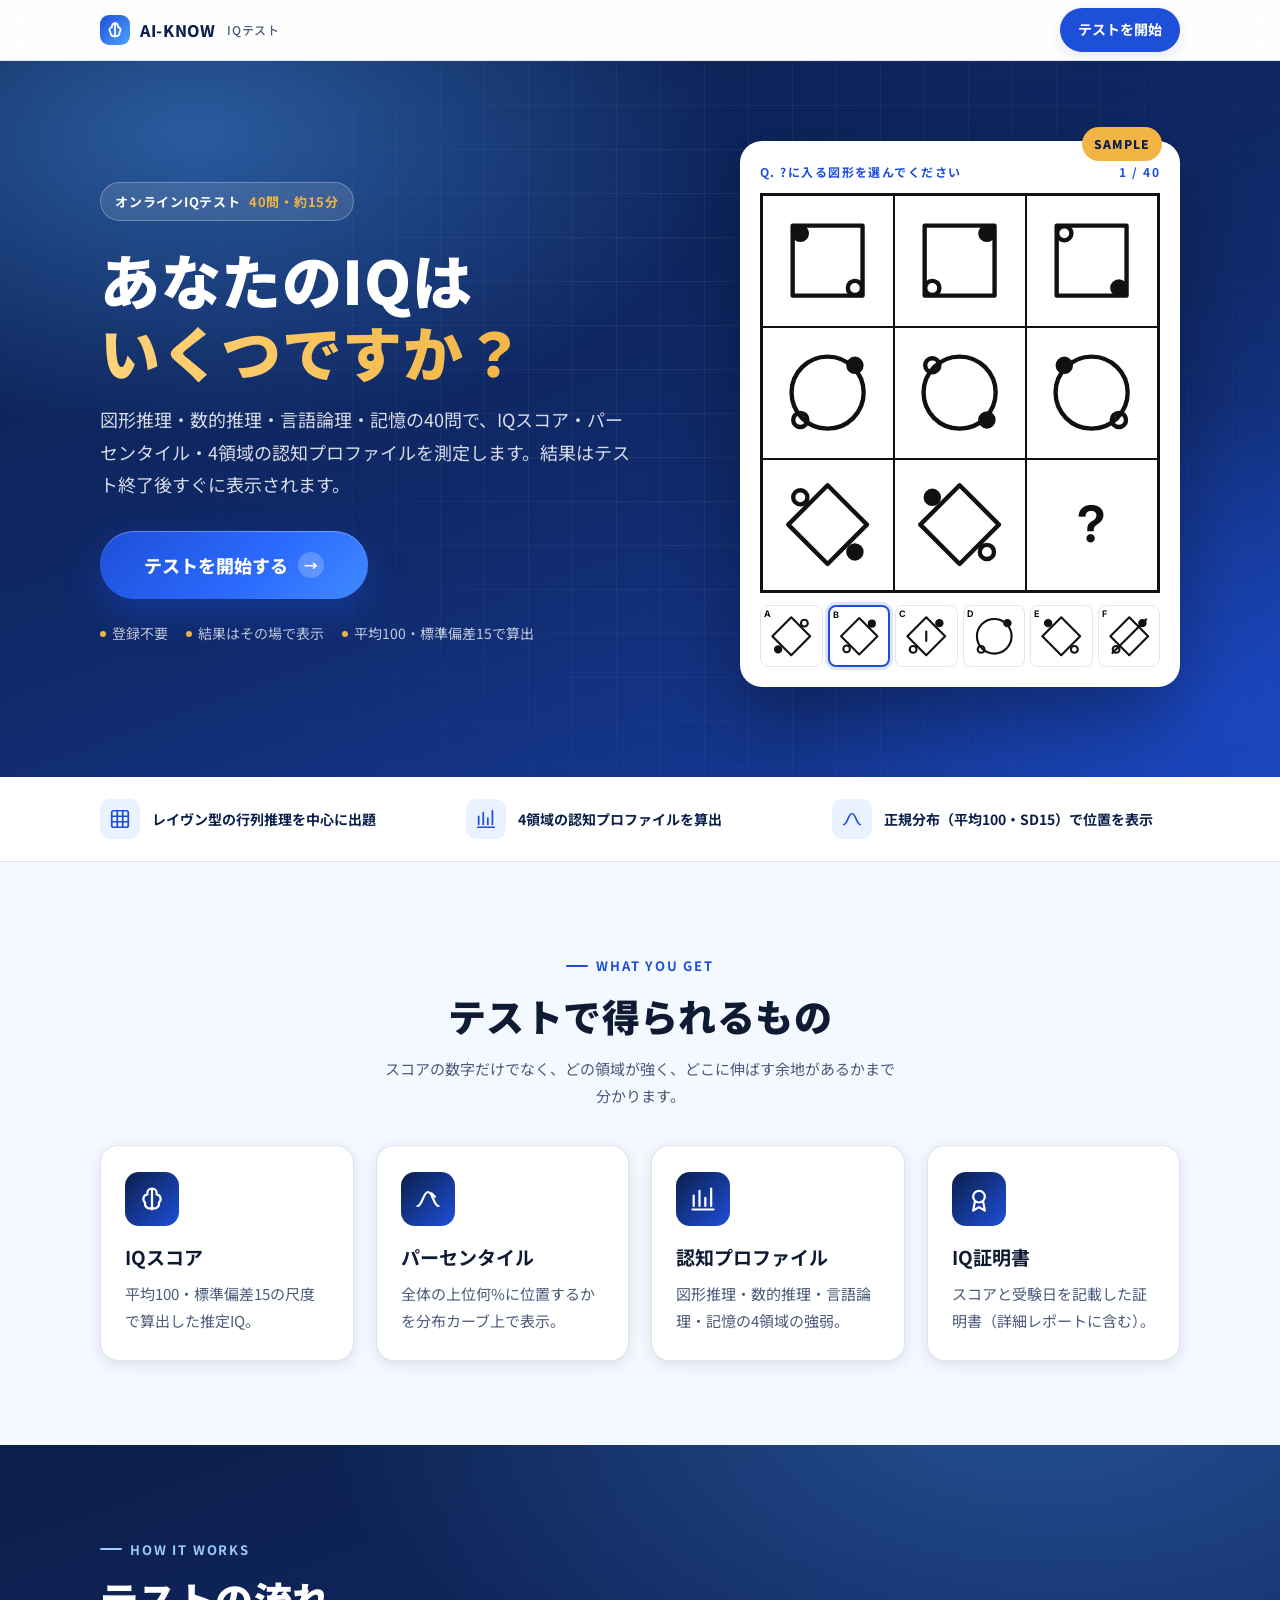
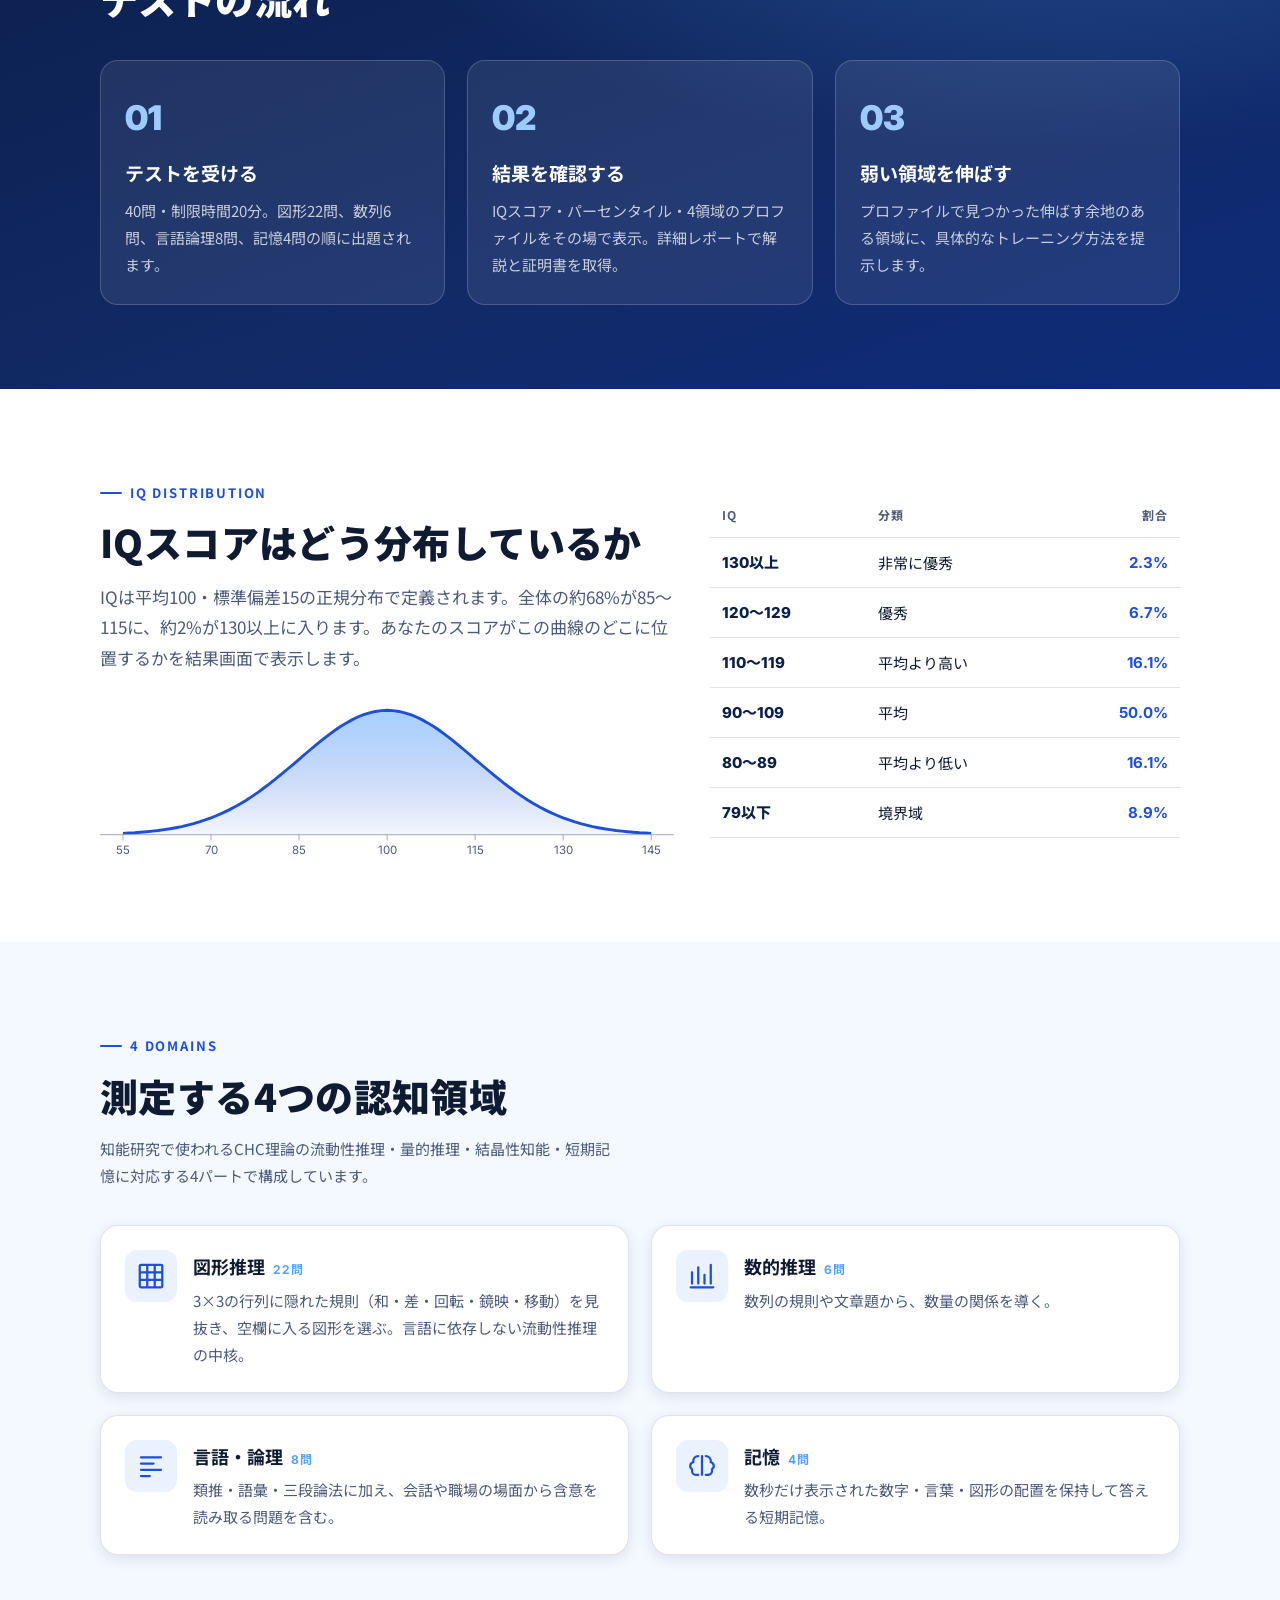
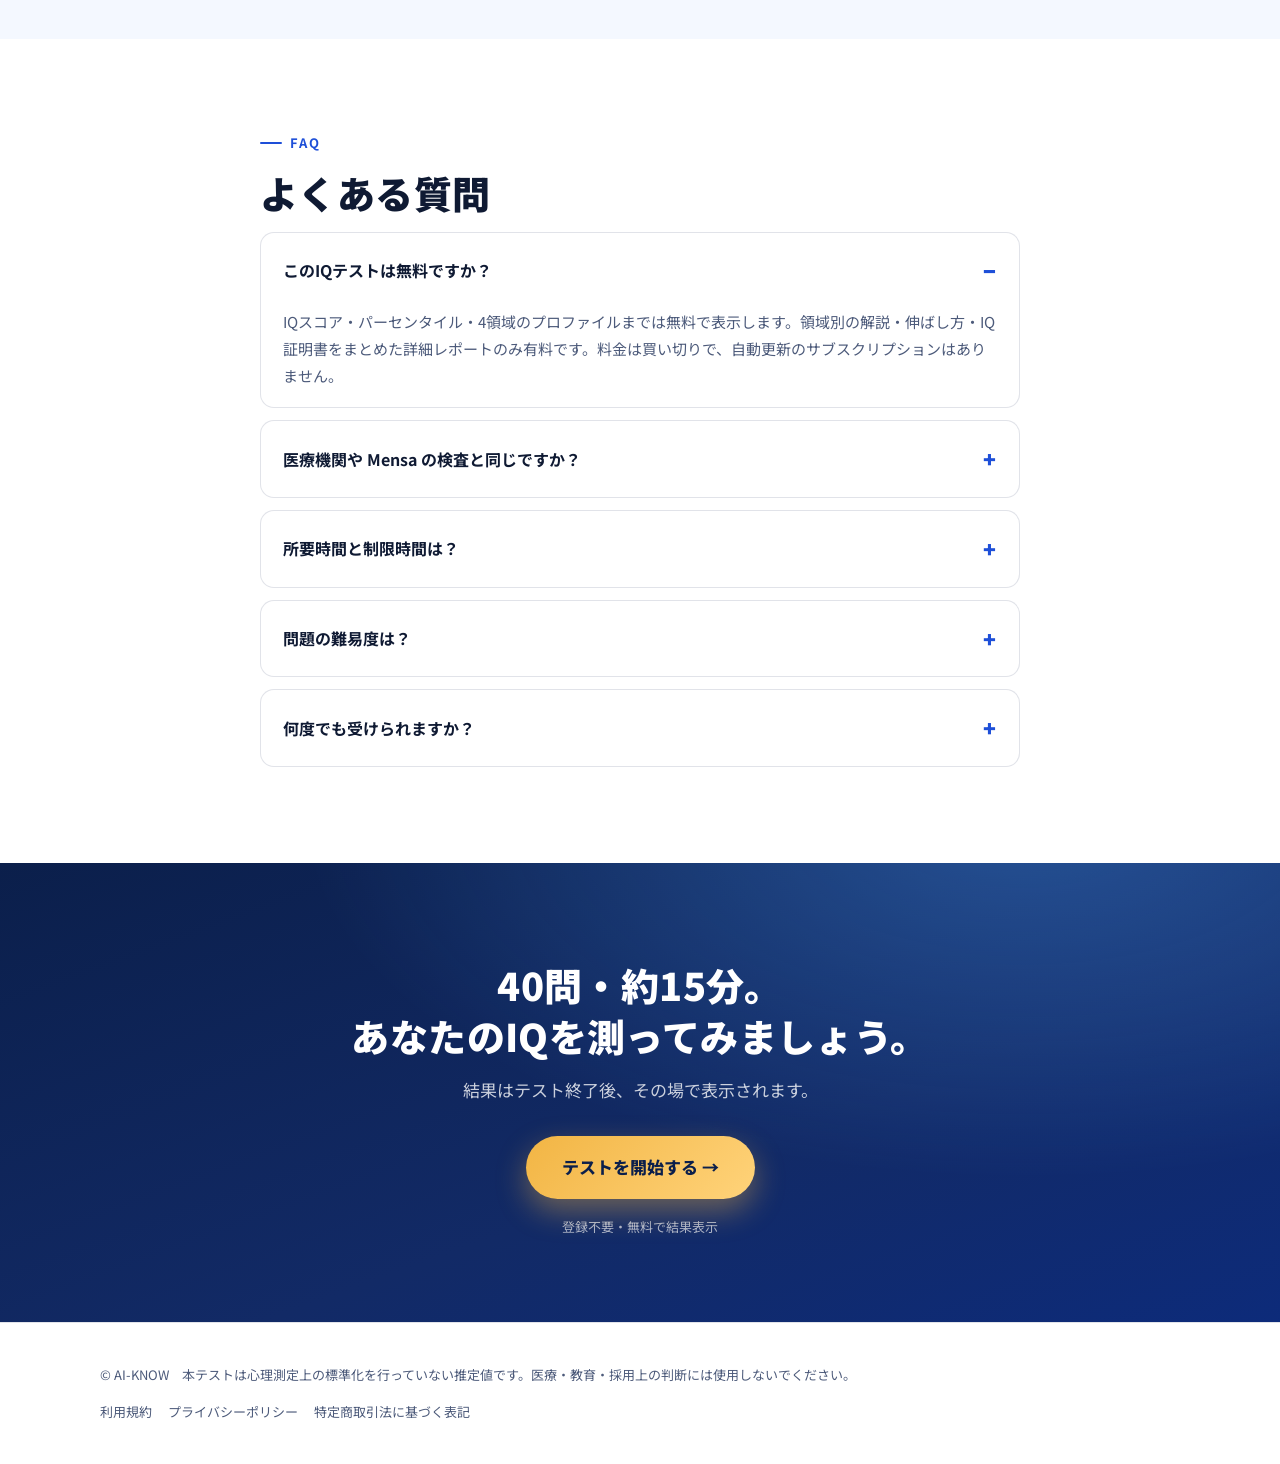
==== commit ee1d5579: "myiq.com準拠に全面改訂：40問（Mensa型行列22＋数6＋言語論理8＋記憶4）・20分・σ付き分布 Co-Authored-By: Claude Fable 5.1 <noreply@ant" ====
--- a/index.html
+++ b/index.html
@@ -3,100 +3,82 @@
 <head>
 <meta charset="UTF-8">
 <meta name="viewport" content="width=device-width, initial-scale=1">
-<title>脳タイプIQテスト｜20問・約5分で推定IQと脳タイプがわかる | AI-KNOW</title>
-<meta name="description" content="言葉を使わない図形推理20問で、あなたの推定IQ・上位何%か・6つの脳タイプを判定。集中できないのは欠点ではなく、脳の使い方の違いかもしれません。">
+<title>オンラインIQテスト｜40問・約15分でIQスコアと認知プロファイル | AI-KNOW</title>
+<meta name="description" content="図形推理・数的推理・言語論理・記憶の40問で、あなたのIQスコア・パーセンタイル・4領域の認知プロファイルを測定。登録不要、結果はその場で表示。">
 <link rel="preconnect" href="https://fonts.googleapis.com"><link rel="preconnect" href="https://fonts.gstatic.com" crossorigin>
 <link href="https://fonts.googleapis.com/css2?family=Inter:wght@500;700;800;900&family=Noto+Sans+JP:wght@400;500;700;900&display=swap" rel="stylesheet">
 <link rel="stylesheet" href="style.css">
 <style>
-/* hero */
 .hero{position:relative;overflow:hidden;color:#fff;background:radial-gradient(900px 500px at 15% 10%,rgba(79,163,255,.45),transparent 60%),radial-gradient(700px 500px at 95% 90%,rgba(30,79,216,.6),transparent 60%),linear-gradient(160deg,#0B1F4B 0%,#102A6B 55%,#1E4FD8 140%)}
 .hero::before{content:"";position:absolute;inset:0;background-image:linear-gradient(rgba(255,255,255,.06) 1px,transparent 1px),linear-gradient(90deg,rgba(255,255,255,.06) 1px,transparent 1px);background-size:44px 44px;mask-image:radial-gradient(circle at 60% 40%,#000 20%,transparent 75%)}
-.hero .wrap{position:relative;display:grid;grid-template-columns:1.15fr .85fr;gap:40px;align-items:center;padding:84px 0 92px}
+.hero .wrap{position:relative;display:grid;grid-template-columns:1.1fr .9fr;gap:40px;align-items:center;padding:80px 0 90px}
+.hero .wrap>*{min-width:0}
 .hero .pill{display:inline-flex;gap:8px;align-items:center;background:rgba(255,255,255,.12);border:1px solid rgba(255,255,255,.25);padding:7px 14px;border-radius:999px;font-size:13px;font-weight:700;letter-spacing:.06em}
 .hero .pill b{color:var(--gold)}
-.hero h1{font-size:clamp(32px,5vw,56px);line-height:1.22;font-weight:900;margin:22px 0 18px;letter-spacing:.01em}
-.hero h1 .q{color:var(--sky-l)}
-.hero h1 .or{display:inline-block;font-size:.5em;font-weight:700;color:rgba(255,255,255,.7);margin:0 .5em;vertical-align:middle}
-.hero h1 .hi{background:linear-gradient(90deg,#FFD37A,#F2B544);-webkit-background-clip:text;background-clip:text;color:transparent}
+.hero h1{font-size:clamp(34px,5.2vw,60px);line-height:1.2;font-weight:900;margin:22px 0 16px;letter-spacing:.01em}
+.hero h1 span{background:linear-gradient(90deg,#FFD37A,#F2B544);-webkit-background-clip:text;background-clip:text;color:transparent}
 .hero p.sub{font-size:18px;color:rgba(255,255,255,.84);max-width:30em;margin-bottom:30px}
 .hero .meta{display:flex;flex-wrap:wrap;gap:18px;margin-top:22px;font-size:14px;color:rgba(255,255,255,.75)}
 .hero .meta span{display:flex;align-items:center;gap:6px}
 .hero .meta i{width:6px;height:6px;border-radius:50%;background:var(--gold)}
-/* sample puzzle card */
-.sample{background:rgba(255,255,255,.96);border-radius:24px;padding:22px;color:var(--ink);box-shadow:0 30px 80px rgba(0,0,0,.35);transform:rotate(-1.5deg);position:relative}
-.sample .lbl{font-size:12px;font-weight:700;color:var(--blue);letter-spacing:.12em;margin-bottom:10px}
-.sample .mat{display:grid;grid-template-columns:repeat(3,1fr);gap:8px;margin-bottom:14px}
-.sample .mat .fig{background:var(--ice);border-radius:12px}
-.sample .mat .fig.q{outline:2px dashed var(--sky);outline-offset:-2px;background:#fff}
-.sample .opts{display:grid;grid-template-columns:repeat(6,1fr);gap:6px}
-.sample .opts .fig{background:var(--ice-2);border:1px solid var(--line);border-radius:10px}
-.sample .opts .fig.on{border:2px solid var(--blue);background:#fff;box-shadow:0 0 0 4px rgba(30,79,216,.15)}
-.sample .tag{position:absolute;top:-14px;right:18px;background:var(--gold);color:var(--navy);font-weight:900;font-size:12px;padding:6px 12px;border-radius:999px;letter-spacing:.08em;transform:rotate(3deg)}
-.hero .wrap>*{min-width:0}
-.sample .mat .fig,.sample .opts .fig{min-width:0}
-@media(max-width:900px){.hero .wrap{grid-template-columns:1fr;padding:56px 0 64px}.sample{transform:none;max-width:460px;width:100%}}
-
-/* spectrum */
-.spec{display:grid;gap:26px;max-width:760px;margin:36px auto 0}
-.spec .row{background:#fff;border:1px solid var(--line);border-radius:16px;padding:20px 24px;box-shadow:var(--shadow-s)}
-.spec .ends{display:flex;justify-content:space-between;font-weight:700;font-size:14px;color:var(--sub);margin-bottom:10px}
-.spec .track{position:relative;height:14px;border-radius:999px;background:linear-gradient(90deg,#E35D6A 0%,#F2B544 50%,#1E4FD8 100%);opacity:.9}
-.spec .track i{position:absolute;top:50%;width:26px;height:26px;border-radius:50%;background:#fff;border:4px solid var(--navy);transform:translate(-50%,-50%);box-shadow:var(--shadow-s)}
-.spec .track i::after{content:"あなたは？";position:absolute;top:-34px;left:50%;transform:translateX(-50%);white-space:nowrap;font-size:12px;font-weight:700;color:var(--navy);background:#fff;border:1px solid var(--line);padding:2px 8px;border-radius:6px}
-
-/* checklist */
-.checks{display:grid;gap:14px;max-width:640px;margin:30px auto 0}
-.checks label{display:flex;gap:14px;align-items:center;background:#fff;border:1px solid var(--line);padding:16px 20px;border-radius:14px;font-weight:500;cursor:pointer;transition:.15s}
-.checks label:has(input:checked){border-color:var(--blue);background:var(--ice)}
-.checks input{width:20px;height:20px;accent-color:var(--blue)}
-.reframe{max-width:640px;margin:26px auto 0;background:linear-gradient(135deg,var(--navy),var(--blue));color:#fff;border-radius:18px;padding:26px 28px;font-size:17px;line-height:1.9;box-shadow:var(--shadow)}
-.reframe b{color:#FFD37A}
-
-/* domains */
-.dom .card{padding:26px 24px}
-.dom .ic{width:54px;height:54px;border-radius:14px;background:var(--ice);display:grid;place-items:center;margin-bottom:14px}
-.dom .ic svg{width:40px;height:40px}
-.dom h3{font-size:18px;margin-bottom:6px}
+.sample{background:#fff;border-radius:22px;padding:20px;color:var(--ink);box-shadow:0 30px 80px rgba(0,0,0,.35);position:relative;width:100%;max-width:440px;margin-left:auto}
+.sample .lbl{font-size:12px;font-weight:700;color:var(--blue);letter-spacing:.12em;margin-bottom:10px;display:flex;justify-content:space-between}
+.sample .mat{display:grid;grid-template-columns:repeat(3,1fr);border:3px solid #111;background:#111;gap:2px;margin-bottom:12px}
+.sample .mat div{background:#fff;aspect-ratio:1;padding:8%;min-width:0}
+.sample .opts{display:grid;grid-template-columns:repeat(6,1fr);gap:5px}
+.sample .opts div{border:1px solid #dfe6f3;border-radius:8px;padding:4px;min-width:0;position:relative}
+.sample .opts div.on{border:2px solid var(--blue);box-shadow:0 0 0 3px rgba(30,79,216,.15)}
+.sample .opts b{position:absolute;left:3px;top:0;font-family:var(--num);font-size:9px;color:#111}
+.sample .tag{position:absolute;top:-14px;right:18px;background:var(--gold);color:var(--navy);font-weight:900;font-size:12px;padding:6px 12px;border-radius:999px;letter-spacing:.08em}
+@media(max-width:900px){.hero .wrap{grid-template-columns:1fr;padding:56px 0 64px}.sample{margin:0 auto}}
+
+.trust{background:#fff;border-bottom:1px solid var(--line)}
+.trust .wrap{display:grid;grid-template-columns:repeat(3,1fr);gap:18px;padding:22px 0}
+.trust div{display:flex;gap:12px;align-items:center;font-size:14px;font-weight:700;color:var(--navy)}
+.trust .ic{width:40px;height:40px;border-radius:10px;background:var(--ice);display:grid;place-items:center;flex:0 0 40px}
+.trust svg{width:22px;height:22px}
+@media(max-width:800px){.trust .wrap{grid-template-columns:1fr;gap:10px}}
+
+.get .card{padding:26px 24px}
+.get .ic{width:54px;height:54px;border-radius:14px;background:linear-gradient(135deg,var(--navy),var(--blue));display:grid;place-items:center;margin-bottom:14px}
+.get .ic svg{width:28px;height:28px}
+.get h3{font-size:19px;margin-bottom:6px}
+.get p{color:var(--sub);font-size:15px}
+.g4{grid-template-columns:repeat(4,1fr)}
+@media(max-width:900px){.g4{grid-template-columns:repeat(2,1fr)}}
+@media(max-width:560px){.g4{grid-template-columns:1fr}}
+
+.steps{display:grid;grid-template-columns:repeat(3,1fr);gap:22px;margin-top:36px;counter-reset:s}
+.steps div{background:rgba(255,255,255,.08);border:1px solid rgba(255,255,255,.18);border-radius:18px;padding:26px 24px}
+.steps div::before{counter-increment:s;content:counter(s,decimal-leading-zero);font-family:var(--num);font-size:34px;font-weight:900;color:var(--sky-l);display:block;margin-bottom:8px}
+.steps h3{font-size:19px;margin-bottom:6px}.steps p{color:rgba(255,255,255,.75);font-size:15px}
+@media(max-width:800px){.steps{grid-template-columns:1fr}}
+
+.dist{display:grid;grid-template-columns:1.1fr .9fr;gap:36px;align-items:center}
+.dist svg{width:100%;height:auto}
+.dist table{width:100%;border-collapse:collapse;font-size:15px}
+.dist th,.dist td{padding:11px 12px;border-bottom:1px solid var(--line);text-align:left}
+.dist th{font-size:12px;color:var(--sub);letter-spacing:.08em;font-weight:700}
+.dist td.n{font-family:var(--num);font-weight:800;color:var(--navy)}
+.dist td.p{font-family:var(--num);color:var(--blue);font-weight:700;text-align:right}
+@media(max-width:860px){.dist{grid-template-columns:1fr}}
+
+.dom .card{padding:24px;display:grid;grid-template-columns:52px 1fr;gap:16px;align-items:start}
+.dom .ic{width:52px;height:52px;border-radius:12px;background:var(--ice);display:grid;place-items:center}
+.dom .ic svg{width:30px;height:30px}
+.dom h3{font-size:18px;margin-bottom:4px}
+.dom h3 small{font-family:var(--num);color:var(--sky);font-size:12px;letter-spacing:.1em;margin-left:8px}
 .dom p{color:var(--sub);font-size:15px}
-.dom .n{font-family:var(--num);color:var(--sky);font-weight:800;font-size:13px;letter-spacing:.1em}
-
-/* steps */
-.steps{counter-reset:s}
-.steps .st{display:grid;grid-template-columns:64px 1fr;gap:18px;align-items:start;padding:22px 0;border-bottom:1px solid rgba(255,255,255,.14)}
-.steps .st::before{counter-increment:s;content:counter(s,decimal-leading-zero);font-family:var(--num);font-size:34px;font-weight:900;color:var(--sky-l);line-height:1}
-.steps h3{font-size:19px;margin-bottom:4px}.steps p{color:rgba(255,255,255,.75);font-size:15px}
-
-/* types */
-.types .card{padding:22px;position:relative;overflow:hidden}
-.types .card::after{content:"";position:absolute;right:-30px;top:-30px;width:110px;height:110px;border-radius:50%;background:radial-gradient(circle,rgba(79,163,255,.25),transparent 70%)}
-.types .em{font-size:12px;font-weight:800;color:var(--blue);letter-spacing:.1em}
-.types h3{font-size:19px;margin:4px 0 8px}
-.types p{color:var(--sub);font-size:14.5px}
-.types .jobs{margin-top:10px;display:flex;flex-wrap:wrap;gap:6px}
-.types .jobs span{font-size:12px;background:var(--ice);color:var(--navy);padding:3px 10px;border-radius:999px;font-weight:700}
-
-/* stats */
-.stats{display:grid;grid-template-columns:repeat(3,1fr);gap:18px;margin-top:40px}
-.stats div{background:rgba(255,255,255,.08);border:1px solid rgba(255,255,255,.18);border-radius:16px;padding:22px;text-align:center}
-.stats b{display:block;font-family:var(--num);font-size:40px;font-weight:900;color:#fff;line-height:1.1}
-.stats b small{font-size:16px;margin-left:3px}
-.stats span{font-size:13px;color:rgba(255,255,255,.7)}
-@media(max-width:700px){.stats{grid-template-columns:1fr}}
-
-/* faq */
+
 .faq details{background:#fff;border:1px solid var(--line);border-radius:14px;padding:0 22px;margin-bottom:12px}
 .faq summary{list-style:none;cursor:pointer;padding:18px 0;font-weight:700;display:flex;justify-content:space-between;align-items:center;gap:12px}
 .faq summary::after{content:"+";font-family:var(--num);font-size:22px;color:var(--blue);font-weight:800}
 .faq details[open] summary::after{content:"−"}
 .faq details p{padding:0 0 18px;color:var(--sub);font-size:15px}
 
-/* final cta */
 .final{text-align:center}
 .final h2{color:#fff}
 .final .note{margin-top:16px;font-size:13px;color:rgba(255,255,255,.65)}
-
-/* sticky mobile cta */
 .mcta{display:none;position:fixed;left:0;right:0;bottom:0;padding:12px 16px;background:rgba(255,255,255,.92);backdrop-filter:blur(10px);border-top:1px solid var(--line);z-index:60}
 .mcta .btn{width:100%;padding:16px;font-size:17px}
 @media(max-width:700px){.mcta{display:block}body{padding-bottom:84px}}
@@ -106,104 +88,91 @@
 
 <header class="hd">
   <div class="wrap">
-    <a class="brand" href="index.html"><span class="mark"><svg width="18" height="18" viewBox="0 0 24 24" fill="none" stroke="#fff" stroke-width="2.4" stroke-linecap="round"><path d="M12 3a4 4 0 0 1 4 4v1a4 4 0 0 1 2 7v1a4 4 0 0 1-6 3.5A4 4 0 0 1 6 16v-1a4 4 0 0 1 2-7V7a4 4 0 0 1 4-4z"/><path d="M12 3v18"/></svg></span>AI-KNOW<small>脳タイプIQテスト</small></a>
-    <a class="cta-s" href="quiz.html">診断してみる</a>
+    <a class="brand" href="index.html"><span class="mark"><svg width="18" height="18" viewBox="0 0 24 24" fill="none" stroke="#fff" stroke-width="2.4" stroke-linecap="round"><path d="M12 3a4 4 0 0 1 4 4v1a4 4 0 0 1 2 7v1a4 4 0 0 1-6 3.5A4 4 0 0 1 6 16v-1a4 4 0 0 1 2-7V7a4 4 0 0 1 4-4z"/><path d="M12 3v18"/></svg></span>AI-KNOW<small>IQテスト</small></a>
+    <a class="cta-s" href="quiz.html">テストを開始</a>
   </div>
 </header>
 
 <section class="hero">
   <div class="wrap">
     <div>
-      <span class="pill">言葉を使わない図形テスト <b>20問・約5分</b></span>
-      <h1><span class="q">集中できない？</span><span class="or">それとも</span><br><span class="hi">考えすぎる脳？</span></h1>
-      <p class="sub">落ち着きがない・話の途中で結論が見える・地図を回さずに読める。それは欠点ではなく、脳の使い方の違いかもしれません。20問の図形テストで、あなたの推定IQと脳タイプを判定します。</p>
-      <a class="btn btn-primary" href="quiz.html">診断してみる <span class="arr">→</span></a>
-      <div class="meta"><span><i></i>無料で結果表示</span><span><i></i>登録不要</span><span><i></i>5つの思考領域を測定</span></div>
+      <span class="pill">オンラインIQテスト <b>40問・約15分</b></span>
+      <h1>あなたのIQは<br><span>いくつですか？</span></h1>
+      <p class="sub">図形推理・数的推理・言語論理・記憶の40問で、IQスコア・パーセンタイル・4領域の認知プロファイルを測定します。結果はテスト終了後すぐに表示されます。</p>
+      <a class="btn btn-primary" href="quiz.html">テストを開始する <span class="arr">→</span></a>
+      <div class="meta"><span><i></i>登録不要</span><span><i></i>結果はその場で表示</span><span><i></i>平均100・標準偏差15で算出</span></div>
     </div>
     <div class="sample" aria-hidden="true">
       <span class="tag">SAMPLE</span>
-      <div class="lbl">Q. ？に入る図形は</div>
+      <div class="lbl"><span>Q. ?に入る図形を選んでください</span><span>1 / 40</span></div>
       <div class="mat" id="sampleMat"></div>
       <div class="opts" id="sampleOpts"></div>
     </div>
   </div>
 </section>
 
-<section class="sec">
-  <div class="wrap">
-    <div style="text-align:center"><span class="eyebrow">Where are you</span>
-    <h2 class="t">あなたの脳は、どこに位置している？</h2>
-    <p class="lead" style="margin-inline:auto">同じ「集中できない」でも、原因は正反対のことがあります。情報が入りすぎて散漫になる脳と、先を読みすぎて今に留まれない脳。位置によって、向いている働き方はまったく違います。</p></div>
-    <div class="spec">
-      <div class="row"><div class="ends"><span>散漫</span><span>集中</span></div><div class="track"><i style="left:58%"></i></div></div>
-      <div class="row"><div class="ends"><span>直感</span><span>論理</span></div><div class="track"><i style="left:36%"></i></div></div>
+<div class="trust"><div class="wrap">
+  <div><span class="ic"><svg viewBox="0 0 24 24" fill="none" stroke="#1E4FD8" stroke-width="1.9"><rect x="3" y="3" width="18" height="18" rx="2"/><path d="M3 9h18M3 15h18M9 3v18M15 3v18"/></svg></span>レイヴン型の行列推理を中心に出題</div>
+  <div><span class="ic"><svg viewBox="0 0 24 24" fill="none" stroke="#1E4FD8" stroke-width="1.9" stroke-linecap="round"><path d="M4 18V9M9 18V5M14 18v-7M19 18V3M3 21h18"/></svg></span>4領域の認知プロファイルを算出</div>
+  <div><span class="ic"><svg viewBox="0 0 24 24" fill="none" stroke="#1E4FD8" stroke-width="1.9" stroke-linecap="round"><path d="M3 18c4 0 5-12 9-12s5 12 9 12"/></svg></span>正規分布（平均100・SD15）で位置を表示</div>
+</div></div>
+
+<section class="sec get">
+  <div class="wrap">
+    <div style="text-align:center"><span class="eyebrow">What you get</span>
+    <h2 class="t">テストで得られるもの</h2>
+    <p class="lead" style="margin-inline:auto">スコアの数字だけでなく、どの領域が強く、どこに伸ばす余地があるかまで分かります。</p></div>
+    <div class="grid g4" style="margin-top:36px">
+      <div class="card"><div class="ic"><svg viewBox="0 0 24 24" fill="none" stroke="#fff" stroke-width="1.9" stroke-linecap="round"><path d="M12 3a4 4 0 0 1 4 4v1a4 4 0 0 1 2 7v1a4 4 0 0 1-6 3.5A4 4 0 0 1 6 16v-1a4 4 0 0 1 2-7V7a4 4 0 0 1 4-4zM12 3v18"/></svg></div><h3>IQスコア</h3><p>平均100・標準偏差15の尺度で算出した推定IQ。</p></div>
+      <div class="card"><div class="ic"><svg viewBox="0 0 24 24" fill="none" stroke="#fff" stroke-width="1.9" stroke-linecap="round"><path d="M3 18c4 0 5-12 9-12s5 12 9 12M15 7l3 3"/></svg></div><h3>パーセンタイル</h3><p>全体の上位何%に位置するかを分布カーブ上で表示。</p></div>
+      <div class="card"><div class="ic"><svg viewBox="0 0 24 24" fill="none" stroke="#fff" stroke-width="1.9" stroke-linecap="round"><path d="M4 18V9M9 18V5M14 18v-7M19 18V3M3 21h18"/></svg></div><h3>認知プロファイル</h3><p>図形推理・数的推理・言語論理・記憶の4領域の強弱。</p></div>
+      <div class="card"><div class="ic"><svg viewBox="0 0 24 24" fill="none" stroke="#fff" stroke-width="1.9" stroke-linecap="round" stroke-linejoin="round"><path d="M12 15a5 5 0 1 0 0-10 5 5 0 0 0 0 10zM8.5 14L7 22l5-3 5 3-1.5-8"/></svg></div><h3>IQ証明書</h3><p>スコアと受験日を記載した証明書（詳細レポートに含む）。</p></div>
+    </div>
+  </div>
+</section>
+
+<section class="sec sec-navy">
+  <div class="wrap">
+    <span class="eyebrow">How it works</span>
+    <h2 class="t">テストの流れ</h2>
+    <div class="steps">
+      <div><h3>テストを受ける</h3><p>40問・制限時間20分。図形22問、数列6問、言語論理8問、記憶4問の順に出題されます。</p></div>
+      <div><h3>結果を確認する</h3><p>IQスコア・パーセンタイル・4領域のプロファイルをその場で表示。詳細レポートで解説と証明書を取得。</p></div>
+      <div><h3>弱い領域を伸ばす</h3><p>プロファイルで見つかった伸ばす余地のある領域に、具体的なトレーニング方法を提示します。</p></div>
     </div>
   </div>
 </section>
 
 <section class="sec sec-alt">
-  <div class="wrap">
-    <div style="text-align:center"><span class="eyebrow">Check</span>
-    <h2 class="t">当てはまるものはありますか？</h2></div>
-    <div class="checks">
-      <label><input type="checkbox">人の話の途中で、結論が見えてしまう</label>
-      <label><input type="checkbox">地図を回さなくても、方向がわかる</label>
-      <label><input type="checkbox">単純作業が続くと、急に集中が切れる</label>
-      <label><input type="checkbox">説明より先に、パターンや規則に気づく</label>
-      <label><input type="checkbox">一度見た配置や数字を、なぜか覚えている</label>
-    </div>
-    <div class="reframe">2つ以上当てはまるなら、それは「落ち着きがない」のではなく、<b>処理が速すぎて周囲とテンポが合っていない</b>だけかもしれません。思い込みで決めつける前に、図形テストで確かめてみてください。</div>
-    <div style="text-align:center;margin-top:30px"><a class="btn btn-primary" href="quiz.html">診断してみる <span class="arr">→</span></a></div>
+  <div class="wrap dist">
+    <div>
+      <span class="eyebrow">IQ distribution</span>
+      <h2 class="t">IQスコアはどう分布しているか</h2>
+      <p class="lead">IQは平均100・標準偏差15の正規分布で定義されます。全体の約68%が85〜115に、約2%が130以上に入ります。あなたのスコアがこの曲線のどこに位置するかを結果画面で表示します。</p>
+      <div id="distCurve" style="margin-top:22px"></div>
+    </div>
+    <table>
+      <tr><th>IQ</th><th>分類</th><th style="text-align:right">割合</th></tr>
+      <tr><td class="n">130以上</td><td>非常に優秀</td><td class="p">2.3%</td></tr>
+      <tr><td class="n">120〜129</td><td>優秀</td><td class="p">6.7%</td></tr>
+      <tr><td class="n">110〜119</td><td>平均より高い</td><td class="p">16.1%</td></tr>
+      <tr><td class="n">90〜109</td><td>平均</td><td class="p">50.0%</td></tr>
+      <tr><td class="n">80〜89</td><td>平均より低い</td><td class="p">16.1%</td></tr>
+      <tr><td class="n">79以下</td><td>境界域</td><td class="p">8.9%</td></tr>
+    </table>
   </div>
 </section>
 
 <section class="sec dom">
   <div class="wrap">
-    <span class="eyebrow">5 Domains</span>
-    <h2 class="t">測定する5つの思考領域</h2>
-    <p class="lead">知能研究で使われるCHC理論の流動性推理・視覚空間処理・ワーキングメモリをもとに、言葉を使わない図形問題だけで構成しています。語彙力や学歴に左右されません。</p>
-    <div class="grid g3" style="margin-top:36px">
-      <div class="card"><div class="ic"><svg viewBox="0 0 24 24" fill="none" stroke="#1E4FD8" stroke-width="1.8" stroke-linecap="round" stroke-linejoin="round"><circle cx="5" cy="12" r="2.5"/><rect x="10" y="9.5" width="5" height="5"/><path d="M19.5 9.5l2.5 5h-5z"/></svg></div><span class="n">DOMAIN 01</span><h3>系列推理</h3><p>並んだ図形の変化の規則を見抜き、次に来るものを予測する力。先読みの速さに直結します。</p></div>
-      <div class="card"><div class="ic"><svg viewBox="0 0 24 24" fill="none" stroke="#1E4FD8" stroke-width="1.8"><rect x="3" y="3" width="5" height="5"/><rect x="9.5" y="3" width="5" height="5"/><rect x="16" y="3" width="5" height="5"/><rect x="3" y="9.5" width="5" height="5"/><rect x="9.5" y="9.5" width="5" height="5"/><rect x="16" y="9.5" width="5" height="5"/><rect x="3" y="16" width="5" height="5"/><rect x="9.5" y="16" width="5" height="5"/><path d="M18.5 17v3M17 18.5h3"/></svg></div><span class="n">DOMAIN 02</span><h3>行列推理</h3><p>縦と横、2方向の規則を同時に扱う力。複数の条件を頭の中で組み合わせる仕事に効きます。</p></div>
-      <div class="card"><div class="ic"><svg viewBox="0 0 24 24" fill="none" stroke="#1E4FD8" stroke-width="1.8" stroke-linecap="round" stroke-linejoin="round"><path d="M12 3l8 4.5v9L12 21l-8-4.5v-9z"/><path d="M12 12l8-4.5M12 12v9M12 12L4 7.5"/></svg></div><span class="n">DOMAIN 03</span><h3>空間・回転</h3><p>図形を頭の中で回転・反転させる力。地図、設計、手術、スポーツなど身体感覚の仕事に関係します。</p></div>
-      <div class="card"><div class="ic"><svg viewBox="0 0 24 24" fill="none" stroke="#1E4FD8" stroke-width="1.8" stroke-linecap="round"><path d="M4 18V9M9 18V5M14 18v-7M19 18V3"/><path d="M3 21h18"/></svg></div><span class="n">DOMAIN 04</span><h3>数量・規則</h3><p>個数や割合の増減から法則を見つける力。数字を扱う職種で差が出る領域です。</p></div>
-      <div class="card"><div class="ic"><svg viewBox="0 0 24 24" fill="none" stroke="#1E4FD8" stroke-width="1.8" stroke-linecap="round" stroke-linejoin="round"><path d="M9 4a4 4 0 0 0-4 4v1a3 3 0 0 0-1 5.5V16a3 3 0 0 0 3 3h2"/><path d="M15 4a4 4 0 0 1 4 4v1a3 3 0 0 1 1 5.5V16a3 3 0 0 1-3 3h-2"/><path d="M12 4v15"/></svg></div><span class="n">DOMAIN 05</span><h3>ワーキングメモリ</h3><p>数秒だけ見た情報を保持して使う力。会話や会議で「さっきの話」を正確に扱えるかを左右します。</p></div>
-      <div class="card" style="background:linear-gradient(135deg,var(--navy),var(--blue));color:#fff;border:0"><span class="n" style="color:#FFD37A">RESULT</span><h3>推定IQ＋脳タイプ</h3><p style="color:rgba(255,255,255,.8)">5領域の凸凹から、6つの脳タイプのどれかを判定。あなたの強みの出し方と、向いている仕事の方向性がわかります。</p></div>
-    </div>
-  </div>
-</section>
-
-<section class="sec sec-navy">
-  <div class="wrap">
-    <span class="eyebrow">How it works</span>
-    <h2 class="t">診断の流れ</h2>
-    <div class="grid g2" style="align-items:center">
-      <div class="steps">
-        <div class="st"><div><h3>図形問題に20問答える</h3><p>6つの選択肢から1つを選ぶだけ。制限時間は全体で10分。言葉は一切出てきません。</p></div></div>
-        <div class="st"><div><h3>推定IQと上位何%かが出る</h3><p>平均100・標準偏差15の尺度で推定。全体のどこに位置するかを分布カーブで表示します。</p></div></div>
-        <div class="st"><div><h3>脳タイプと向いている方向性</h3><p>5領域のバランスから脳タイプを判定。有料レポートでは職業適性と伸ばし方まで解説します。</p></div></div>
-      </div>
-      <div class="stats">
-        <div><b>20<small>問</small></b><span>言葉を使わない図形問題</span></div>
-        <div><b>5<small>分</small></b><span>平均所要時間</span></div>
-        <div><b>6<small>タイプ</small></b><span>脳タイプの判定数</span></div>
-      </div>
-    </div>
-  </div>
-</section>
-
-<section class="sec types">
-  <div class="wrap">
-    <div style="text-align:center"><span class="eyebrow">6 Brain Types</span>
-    <h2 class="t">6つの脳タイプ</h2>
-    <p class="lead" style="margin-inline:auto">IQの数値だけでは「何が得意か」はわかりません。同じIQ115でも、得意な領域が違えば向いている仕事は別物です。</p></div>
-    <div class="grid g3" style="margin-top:36px">
-      <div class="card"><span class="em">TYPE 01</span><h3>パターンハンター型</h3><p>規則の発見が速く、少ない情報から全体像を組み立てる。</p><div class="jobs"><span>企画</span><span>エンジニア</span><span>コンサル</span></div></div>
-      <div class="card"><span class="em">TYPE 02</span><h3>空間デザイナー型</h3><p>頭の中で立体を回せる。図面や配置を見た瞬間に理解する。</p><div class="jobs"><span>設計</span><span>デザイン</span><span>外科</span></div></div>
-      <div class="card"><span class="em">TYPE 03</span><h3>ロジックビルダー型</h3><p>数量の規則に強い。筋道を一段ずつ積み上げるのが得意。</p><div class="jobs"><span>財務</span><span>データ分析</span><span>研究</span></div></div>
-      <div class="card"><span class="em">TYPE 04</span><h3>記憶プロセッサ型</h3><p>一度見た情報を保持して使える。細部の抜け漏れに気づく。</p><div class="jobs"><span>医療</span><span>法務</span><span>通訳</span></div></div>
-      <div class="card"><span class="em">TYPE 05</span><h3>瞬発思考型</h3><p>速く、かつ正確。判断の速さが価値になる場面で輝く。</p><div class="jobs"><span>営業</span><span>トレーダー</span><span>救急</span></div></div>
-      <div class="card"><span class="em">TYPE 06</span><h3>バランサー型</h3><p>全領域が均等。どんな仕事も平均以上にこなす万能型。</p><div class="jobs"><span>マネジメント</span><span>起業</span><span>教育</span></div></div>
+    <span class="eyebrow">4 Domains</span>
+    <h2 class="t">測定する4つの認知領域</h2>
+    <p class="lead">知能研究で使われるCHC理論の流動性推理・量的推理・結晶性知能・短期記憶に対応する4パートで構成しています。</p>
+    <div class="grid g2" style="margin-top:36px">
+      <div class="card"><div class="ic"><svg viewBox="0 0 24 24" fill="none" stroke="#1E4FD8" stroke-width="1.8"><rect x="3" y="3" width="18" height="18" rx="1"/><path d="M3 9h18M3 15h18M9 3v18M15 3v18"/></svg></div><div><h3>図形推理<small>22問</small></h3><p>3×3の行列に隠れた規則（和・差・回転・鏡映・移動）を見抜き、空欄に入る図形を選ぶ。言語に依存しない流動性推理の中核。</p></div></div>
+      <div class="card"><div class="ic"><svg viewBox="0 0 24 24" fill="none" stroke="#1E4FD8" stroke-width="1.8" stroke-linecap="round"><path d="M4 18V9M9 18V5M14 18v-7M19 18V3M3 21h18"/></svg></div><div><h3>数的推理<small>6問</small></h3><p>数列の規則や文章題から、数量の関係を導く。</p></div></div>
+      <div class="card"><div class="ic"><svg viewBox="0 0 24 24" fill="none" stroke="#1E4FD8" stroke-width="1.8" stroke-linecap="round" stroke-linejoin="round"><path d="M4 5h16M4 10h10M4 15h16M4 20h7"/></svg></div><div><h3>言語・論理<small>8問</small></h3><p>類推・語彙・三段論法に加え、会話や職場の場面から含意を読み取る問題を含む。</p></div></div>
+      <div class="card"><div class="ic"><svg viewBox="0 0 24 24" fill="none" stroke="#1E4FD8" stroke-width="1.8" stroke-linecap="round" stroke-linejoin="round"><path d="M9 4a4 4 0 0 0-4 4v1a3 3 0 0 0-1 5.5V16a3 3 0 0 0 3 3h2M15 4a4 4 0 0 1 4 4v1a3 3 0 0 1 1 5.5V16a3 3 0 0 1-3 3h-2M12 4v15"/></svg></div><div><h3>記憶<small>4問</small></h3><p>数秒だけ表示された数字・言葉・図形の配置を保持して答える短期記憶。</p></div></div>
     </div>
   </div>
 </section>
@@ -212,45 +181,44 @@
   <div class="wrap" style="max-width:760px">
     <span class="eyebrow">FAQ</span>
     <h2 class="t">よくある質問</h2>
-    <details open><summary>本当に無料ですか？</summary><p>推定IQ・パーセンタイル・脳タイプ・5領域のバーまでは無料で表示します。領域別の詳細解説・職業適性・伸ばし方をまとめた詳細レポートのみ有料です。料金と自動更新の条件は決済前に必ず明記します。</p></details>
-    <details><summary>医療機関のIQ検査と同じですか？</summary><p>違います。WAISなどの標準化された検査ではなく、図形推理の正答率と解答時間から統計的に推定した参考値です。診断や治療の判断には使えません。</p></details>
-    <details><summary>所要時間はどのくらいですか？</summary><p>平均5分前後です。制限時間は全体で10分。残り時間は画面上部に表示されます。</p></details>
-    <details><summary>途中でやめたらどうなりますか？</summary><p>結果は保存されません。最初からやり直してください。1問ごとの制限はないので、落ち着いて取り組めます。</p></details>
+    <details open><summary>このIQテストは無料ですか？</summary><p>IQスコア・パーセンタイル・4領域のプロファイルまでは無料で表示します。領域別の解説・伸ばし方・IQ証明書をまとめた詳細レポートのみ有料です。料金は買い切りで、自動更新のサブスクリプションはありません。</p></details>
+    <details><summary>医療機関や Mensa の検査と同じですか？</summary><p>違います。WAISなどの標準化された検査ではなく、正答率と解答時間から統計的に推定した参考値です。診断・採用・教育上の判断には使えません。</p></details>
+    <details><summary>所要時間と制限時間は？</summary><p>平均15分前後です。制限時間は全体で20分。残り時間は画面上部に表示されます。1問ごとの制限はありません。</p></details>
+    <details><summary>問題の難易度は？</summary><p>図形推理は易しい問題から始まり、後半は2〜3の規則が同時に成り立つ問題になります。全問正解を前提にしていないので、わからない問題は飛ばして構いません。</p></details>
     <details><summary>何度でも受けられますか？</summary><p>受けられますが、同じ問題なので2回目以降は数値が高く出ます。初回の結果を参考にしてください。</p></details>
   </div>
 </section>
 
 <section class="sec sec-navy final">
   <div class="wrap">
-    <h2 class="t">思い込みで決めつける前に、<br>5分だけ確かめてみませんか。</h2>
-    <p class="lead" style="margin:0 auto 30px">20問・約5分。結果はその場で表示されます。</p>
-    <a class="btn btn-gold" href="quiz.html">診断してみる →</a>
-    <p class="note">登録不要・無料で結果表示・言葉を使わない図形問題のみ</p>
+    <h2 class="t">40問・約15分。<br>あなたのIQを測ってみましょう。</h2>
+    <p class="lead" style="margin:0 auto 30px">結果はテスト終了後、その場で表示されます。</p>
+    <a class="btn btn-gold" href="quiz.html">テストを開始する →</a>
+    <p class="note">登録不要・無料で結果表示</p>
   </div>
 </section>
 
 <footer class="ft">
   <div class="wrap">
-    <div>© AI-KNOW　本テストは心理測定上の標準化を行っていない推定値です。医療・教育上の判断には使用しないでください。</div>
+    <div>© AI-KNOW　本テストは心理測定上の標準化を行っていない推定値です。医療・教育・採用上の判断には使用しないでください。</div>
     <nav><a href="#">利用規約</a><a href="#">プライバシーポリシー</a><a href="#">特定商取引法に基づく表記</a></nav>
   </div>
 </footer>
-
-<div class="mcta"><a class="btn btn-primary" href="quiz.html">診断してみる →</a></div>
-
-<script src="figures.js"></script>
+<div class="mcta"><a class="btn btn-primary" href="quiz.html">テストを開始する →</a></div>
+
+<script src="matrix.js"></script>
 <script>
 (function(){
-  // ヒーローのサンプル行列：行＝形、列＝塗り
-  var shapes=['circle','square','triangle'],fills=['solid','empty','half'];
-  var m=document.getElementById('sampleMat'),html='';
-  for(var r=0;r<3;r++)for(var c=0;c<3;c++){
-    var last=(r===2&&c===2);
-    html+='<div class="fig'+(last?' q':'')+'">'+drawFigure(last?{question:true}:{shape:shapes[r],fill:fills[c],color:'blue'})+'</div>';
-  }
-  m.innerHTML=html;
-  var opts=[{shape:'triangle',fill:'solid'},{shape:'circle',fill:'half'},{shape:'triangle',fill:'half'},{shape:'square',fill:'half'},{shape:'triangle',fill:'empty'},{shape:'diamond',fill:'half'}];
-  document.getElementById('sampleOpts').innerHTML=opts.map(function(o,i){o.color='blue';return '<div class="fig'+(i===2?' on':'')+'">'+drawFigure(o)+'</div>';}).join('');
+  var it=MX.matrixItem(5);
+  document.getElementById('sampleMat').innerHTML=it.cells.map(function(c){return '<div>'+MX.drawCell(c)+'</div>';}).join('');
+  document.getElementById('sampleOpts').innerHTML=it.options.map(function(o,i){return '<div class="'+(i===it.answer?'on':'')+'"><b>'+'ABCDEF'[i]+'</b>'+MX.drawCell(o)+'</div>';}).join('');
+  // 分布カーブ
+  var W=600,H=170,pts=[],PAD=24;
+  function X(v){return PAD+(v-55)/90*(W-PAD*2);}
+  for(var x=55;x<=145;x++){var z=(x-100)/15;pts.push([X(x),H-24-Math.exp(-z*z/2)*(H-40)]);}
+  var d='M'+pts.map(function(p){return p[0].toFixed(1)+','+p[1].toFixed(1);}).join('L');
+  var ticks=[55,70,85,100,115,130,145].map(function(v){var x=X(v);return '<line x1="'+x+'" y1="'+(H-24)+'" x2="'+x+'" y2="'+(H-18)+'" stroke="#9aa7c4"/><text x="'+x+'" y="'+(H-4)+'" text-anchor="middle" font-size="12" fill="#4C5A7A" font-family="Inter">'+v+'</text>';}).join('');
+  document.getElementById('distCurve').innerHTML='<svg viewBox="0 0 '+W+' '+H+'"><defs><linearGradient id="g" x1="0" y1="0" x2="0" y2="1"><stop stop-color="#4FA3FF" stop-opacity=".5"/><stop offset="1" stop-color="#1E4FD8" stop-opacity=".05"/></linearGradient></defs><path d="'+d+'L'+W+','+(H-24)+'L0,'+(H-24)+'Z" fill="url(#g)"/><path d="'+d+'" fill="none" stroke="#1E4FD8" stroke-width="3"/><line x1="0" y1="'+(H-24)+'" x2="'+W+'" y2="'+(H-24)+'" stroke="#9aa7c4"/>'+ticks+'</svg>';
 })();
 </script>
 </body>
--- a/style.css
+++ b/style.css
@@ -6,6 +6,7 @@
   --font:"Noto Sans JP",system-ui,-apple-system,"Hiragino Sans",sans-serif;--num:"Inter","Noto Sans JP",sans-serif;
 }
 *{box-sizing:border-box;margin:0;padding:0}
+[hidden]{display:none!important}
 html{-webkit-text-size-adjust:100%}
 body{font-family:var(--font);color:var(--ink);background:var(--ice-2);line-height:1.8;font-size:16px;overflow-x:hidden}
 img,svg{display:block;max-width:100%}
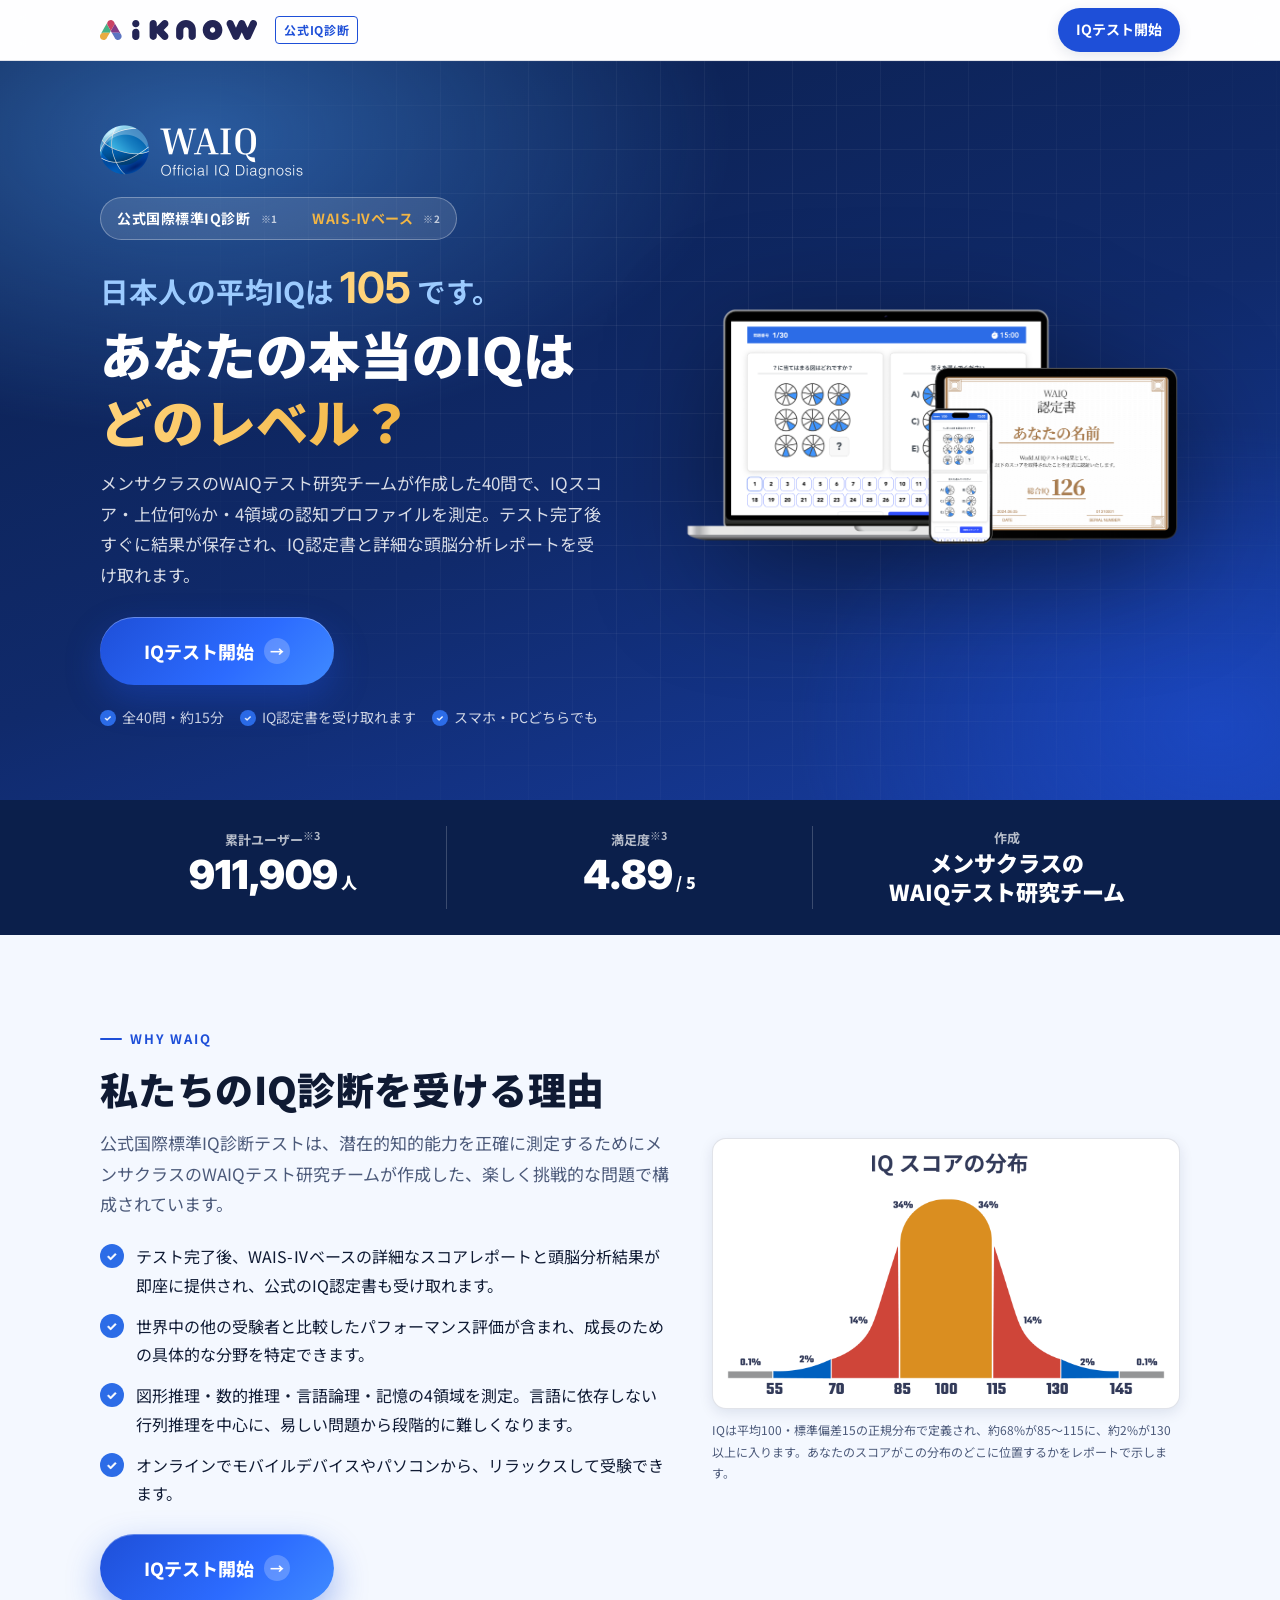
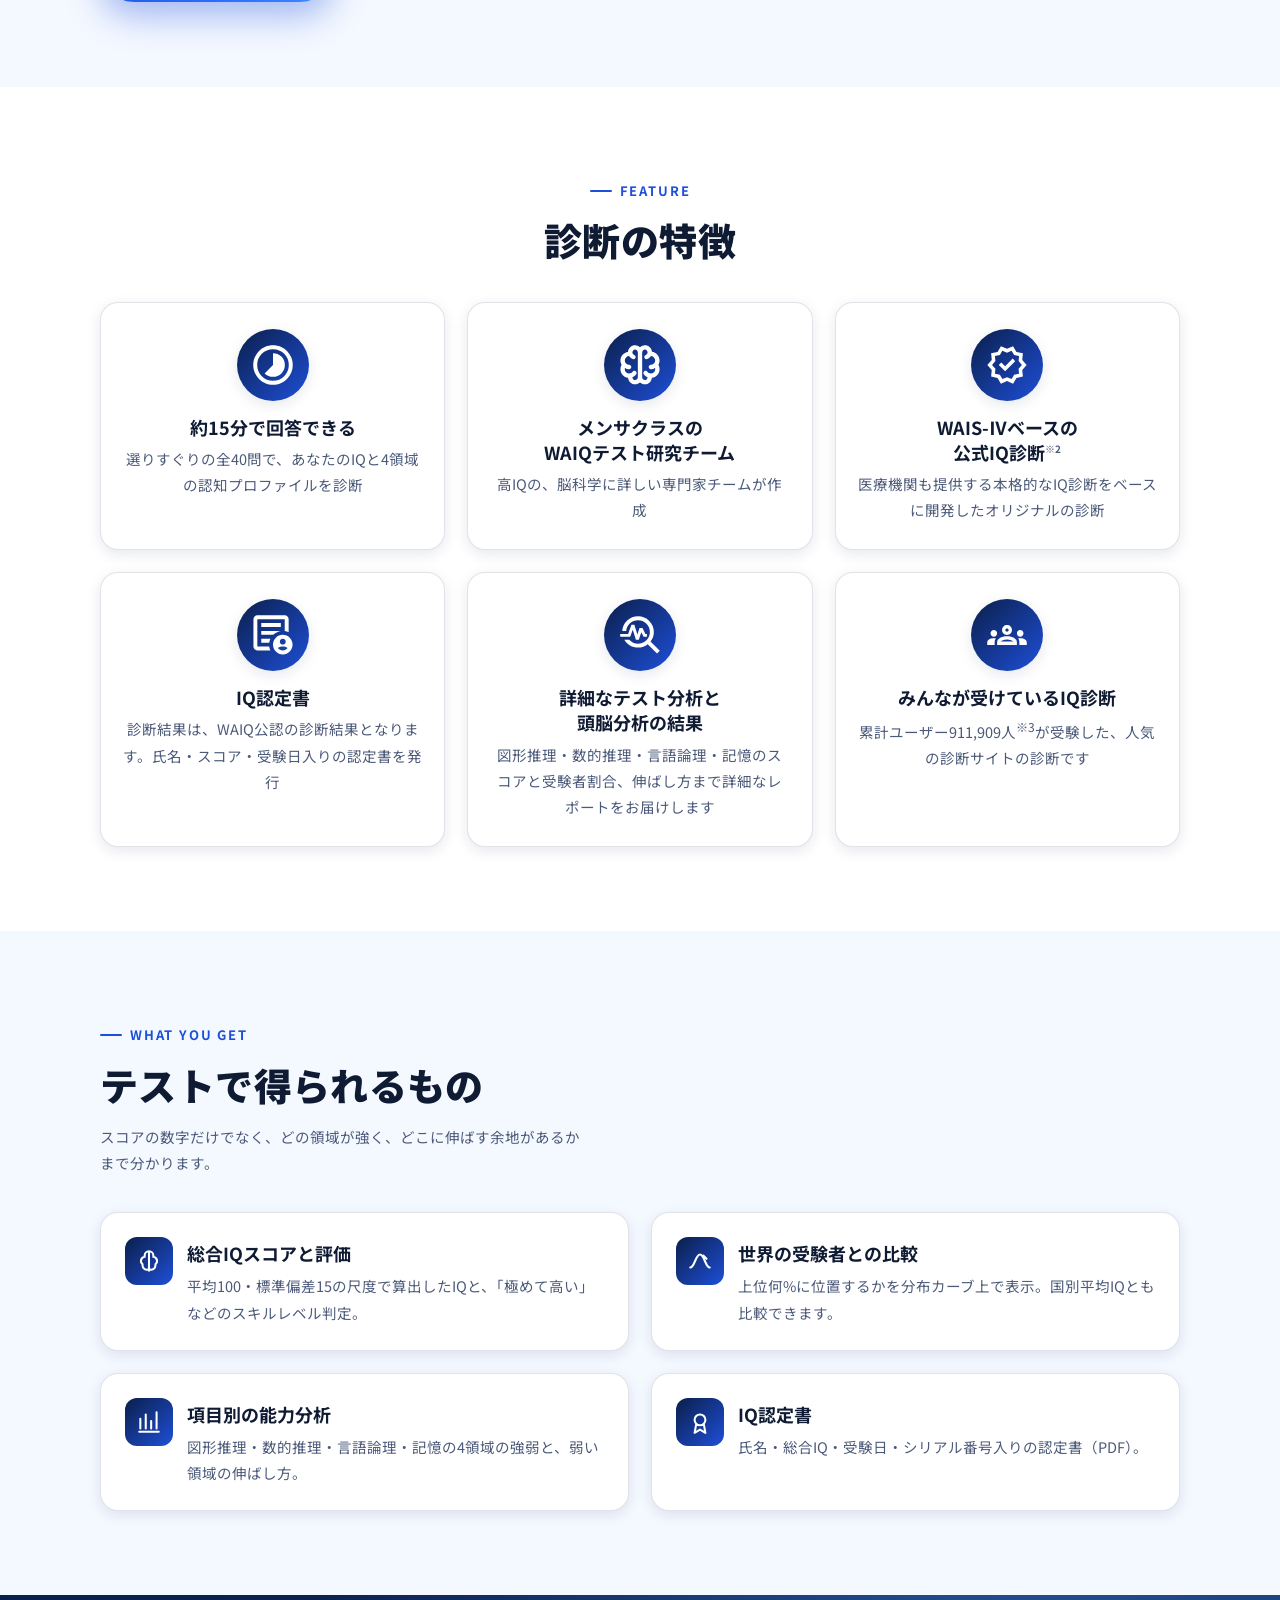
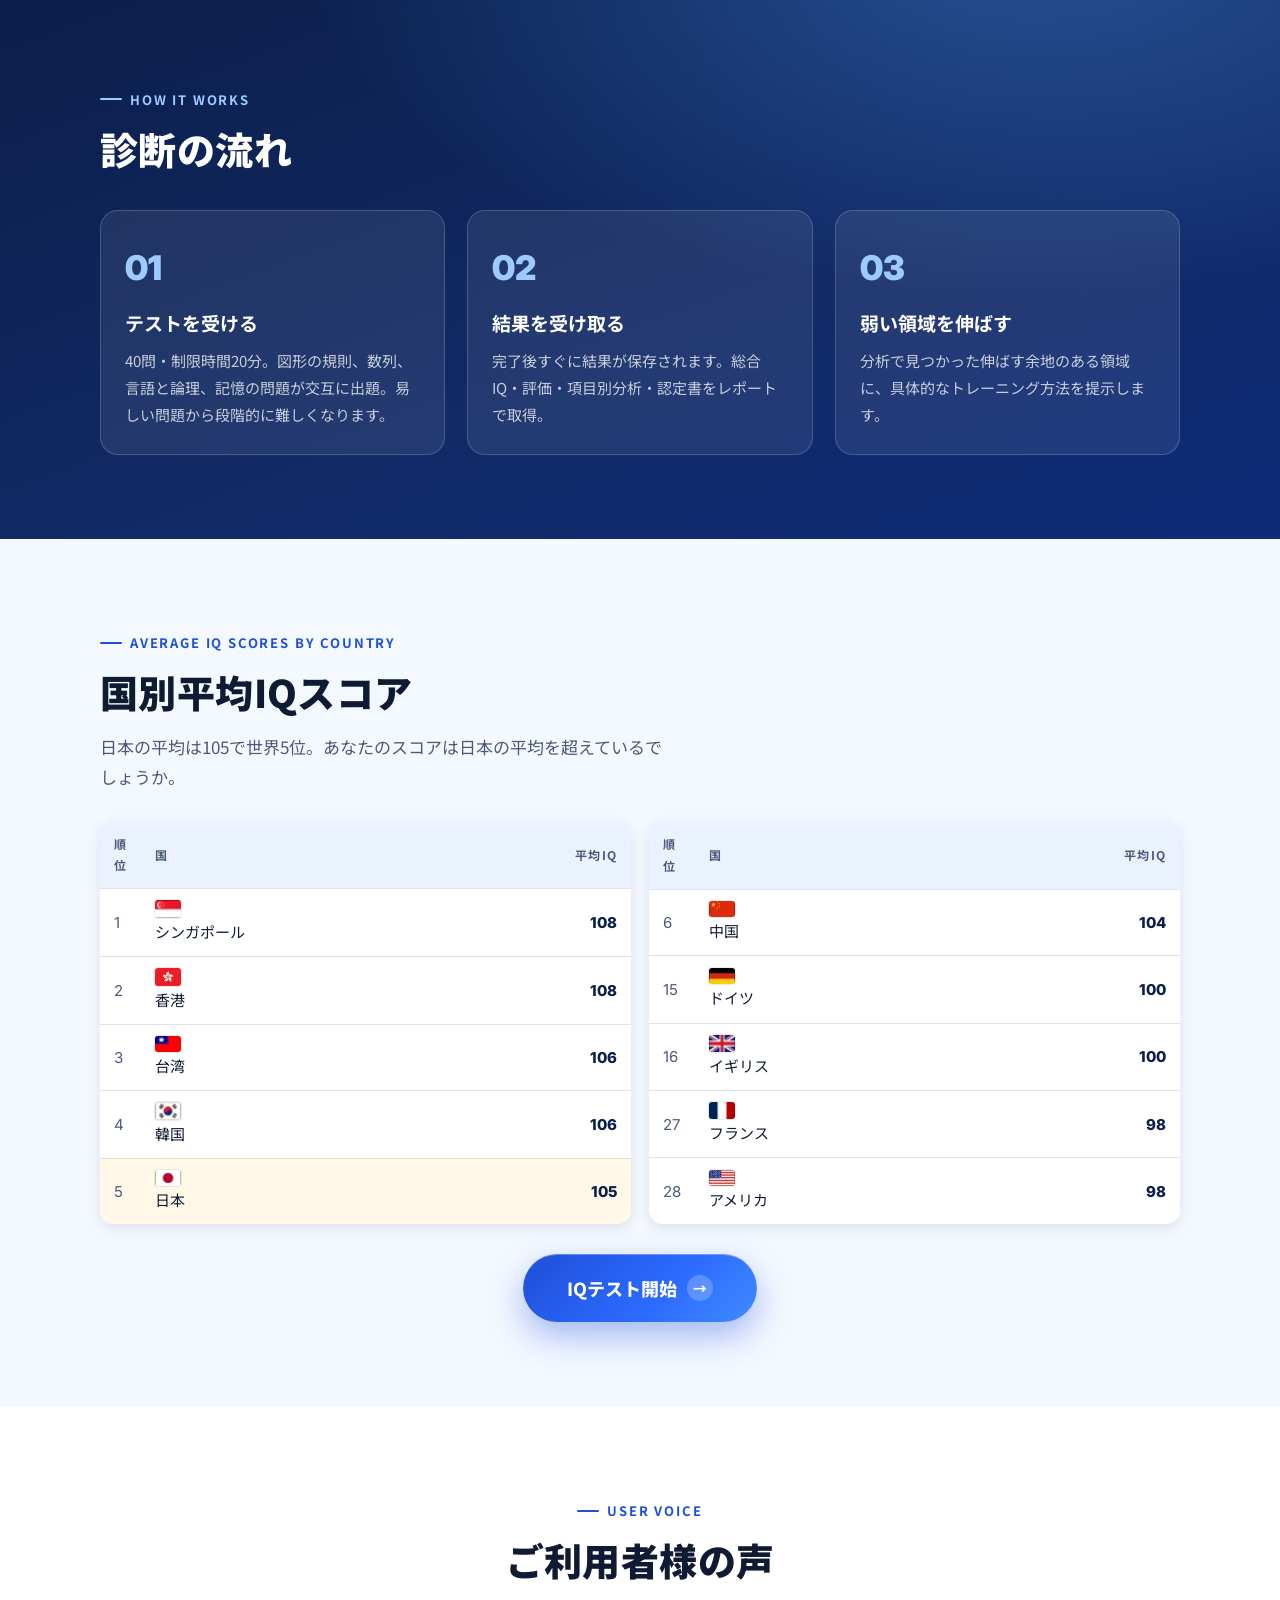
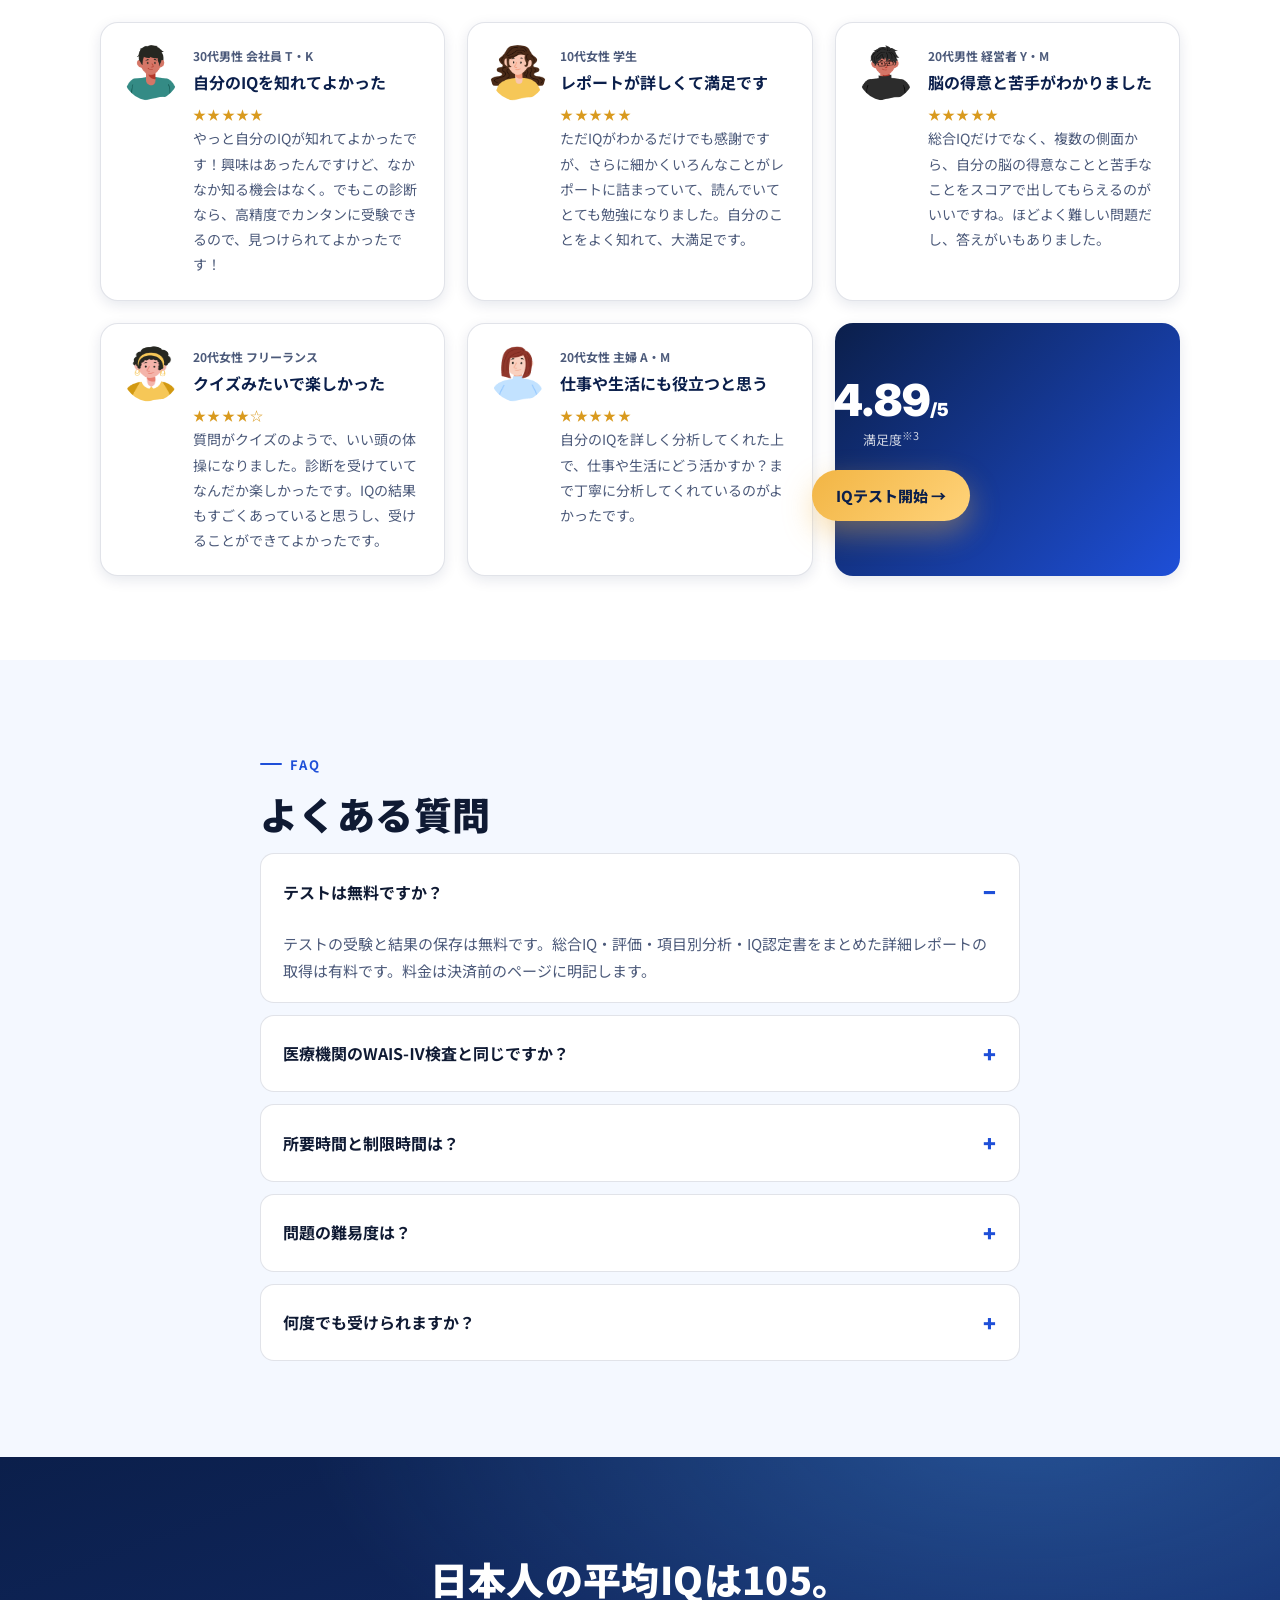
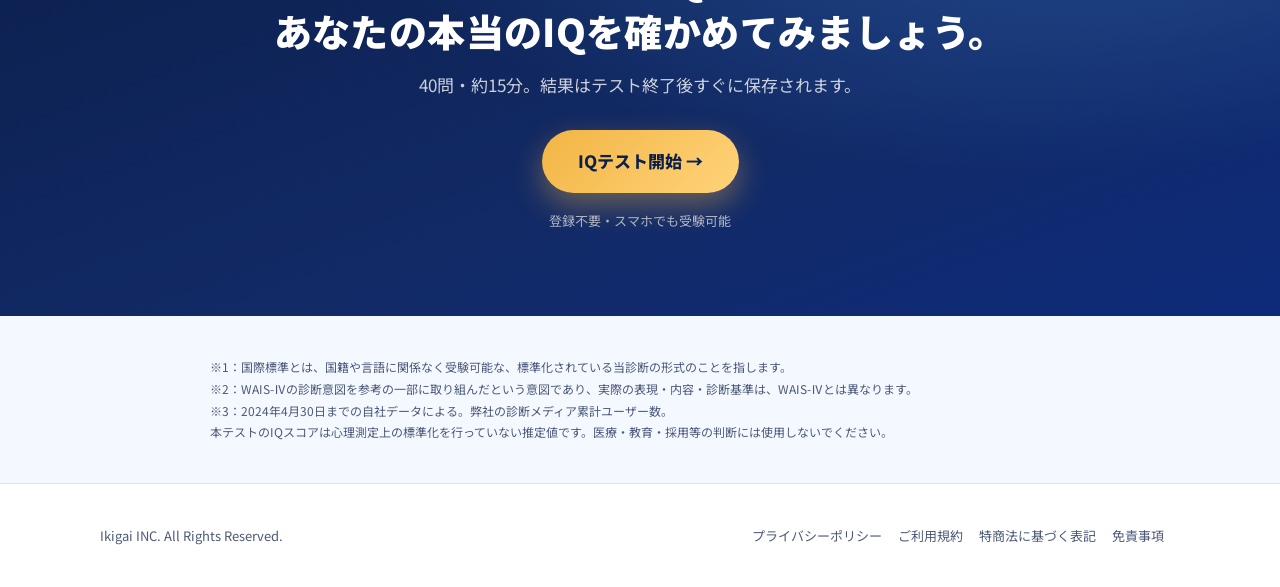
==== commit 1951bb42: "LP：公式IQ診断（WAIQ）の訴求・ロゴ・利用者の声・国別IQとmyiq型構成を統合 Co-Authored-By: Claude Fable 5.1 <noreply@anthropic.com>" ====
--- a/index.html
+++ b/index.html
@@ -3,79 +3,102 @@
 <head>
 <meta charset="UTF-8">
 <meta name="viewport" content="width=device-width, initial-scale=1">
-<title>オンラインIQテスト｜40問・約15分でIQスコアと認知プロファイル | AI-KNOW</title>
-<meta name="description" content="図形推理・数的推理・言語論理・記憶の40問で、あなたのIQスコア・パーセンタイル・4領域の認知プロファイルを測定。登録不要、結果はその場で表示。">
+<title>公式IQテスト（WAIS-IVベース）｜認定書付き・IQスコアと認知プロファイルを測定 | AI-KNOW</title>
+<meta name="description" content="メンサクラスのWAIQテスト研究チームが作成した公式国際標準IQ診断。図形推理・数的推理・言語論理・記憶の40問であなたのIQを測定し、IQ認定書と詳細な頭脳分析レポートを取得できます。">
 <link rel="preconnect" href="https://fonts.googleapis.com"><link rel="preconnect" href="https://fonts.gstatic.com" crossorigin>
 <link href="https://fonts.googleapis.com/css2?family=Inter:wght@500;700;800;900&family=Noto+Sans+JP:wght@400;500;700;900&display=swap" rel="stylesheet">
 <link rel="stylesheet" href="style.css">
 <style>
+.hd .brand img{height:20px}
+.hd .brand .off{font-size:12px;font-weight:700;color:var(--blue);border:1px solid var(--blue);padding:2px 8px;border-radius:4px;margin-left:8px}
+
+/* hero */
 .hero{position:relative;overflow:hidden;color:#fff;background:radial-gradient(900px 500px at 15% 10%,rgba(79,163,255,.45),transparent 60%),radial-gradient(700px 500px at 95% 90%,rgba(30,79,216,.6),transparent 60%),linear-gradient(160deg,#0B1F4B 0%,#102A6B 55%,#1E4FD8 140%)}
 .hero::before{content:"";position:absolute;inset:0;background-image:linear-gradient(rgba(255,255,255,.06) 1px,transparent 1px),linear-gradient(90deg,rgba(255,255,255,.06) 1px,transparent 1px);background-size:44px 44px;mask-image:radial-gradient(circle at 60% 40%,#000 20%,transparent 75%)}
-.hero .wrap{position:relative;display:grid;grid-template-columns:1.1fr .9fr;gap:40px;align-items:center;padding:80px 0 90px}
+.hero .wrap{position:relative;display:grid;grid-template-columns:1.05fr .95fr;gap:36px;align-items:center;padding:56px 0 70px}
 .hero .wrap>*{min-width:0}
-.hero .pill{display:inline-flex;gap:8px;align-items:center;background:rgba(255,255,255,.12);border:1px solid rgba(255,255,255,.25);padding:7px 14px;border-radius:999px;font-size:13px;font-weight:700;letter-spacing:.06em}
-.hero .pill b{color:var(--gold)}
-.hero h1{font-size:clamp(34px,5.2vw,60px);line-height:1.2;font-weight:900;margin:22px 0 16px;letter-spacing:.01em}
-.hero h1 span{background:linear-gradient(90deg,#FFD37A,#F2B544);-webkit-background-clip:text;background-clip:text;color:transparent}
-.hero p.sub{font-size:18px;color:rgba(255,255,255,.84);max-width:30em;margin-bottom:30px}
-.hero .meta{display:flex;flex-wrap:wrap;gap:18px;margin-top:22px;font-size:14px;color:rgba(255,255,255,.75)}
+.hero .waiq{height:62px;width:auto;margin-bottom:18px}
+.hero .official{display:inline-flex;align-items:center;gap:10px;background:rgba(255,255,255,.12);border:1px solid rgba(255,255,255,.3);padding:8px 16px;border-radius:999px;font-size:14px;font-weight:700;letter-spacing:.04em}
+.hero .official b{color:var(--gold)}
+.hero .official sup{font-size:10px;color:rgba(255,255,255,.7)}
+.hero h1{font-size:clamp(30px,4.6vw,52px);line-height:1.28;font-weight:900;margin:20px 0 14px}
+.hero h1 .avg{display:block;font-size:.55em;font-weight:700;color:var(--sky-l);margin-bottom:6px}
+.hero h1 .avg b{font-family:var(--num);font-size:1.5em;color:#FFD37A}
+.hero h1 .hi{background:linear-gradient(90deg,#FFD37A,#F2B544);-webkit-background-clip:text;background-clip:text;color:transparent}
+.hero p.sub{font-size:17px;color:rgba(255,255,255,.84);max-width:30em;margin-bottom:26px}
+.hero .meta{display:flex;flex-wrap:wrap;gap:16px;margin-top:20px;font-size:14px;color:rgba(255,255,255,.8)}
 .hero .meta span{display:flex;align-items:center;gap:6px}
-.hero .meta i{width:6px;height:6px;border-radius:50%;background:var(--gold)}
-.sample{background:#fff;border-radius:22px;padding:20px;color:var(--ink);box-shadow:0 30px 80px rgba(0,0,0,.35);position:relative;width:100%;max-width:440px;margin-left:auto}
-.sample .lbl{font-size:12px;font-weight:700;color:var(--blue);letter-spacing:.12em;margin-bottom:10px;display:flex;justify-content:space-between}
-.sample .mat{display:grid;grid-template-columns:repeat(3,1fr);border:3px solid #111;background:#111;gap:2px;margin-bottom:12px}
-.sample .mat div{background:#fff;aspect-ratio:1;padding:8%;min-width:0}
-.sample .opts{display:grid;grid-template-columns:repeat(6,1fr);gap:5px}
-.sample .opts div{border:1px solid #dfe6f3;border-radius:8px;padding:4px;min-width:0;position:relative}
-.sample .opts div.on{border:2px solid var(--blue);box-shadow:0 0 0 3px rgba(30,79,216,.15)}
-.sample .opts b{position:absolute;left:3px;top:0;font-family:var(--num);font-size:9px;color:#111}
-.sample .tag{position:absolute;top:-14px;right:18px;background:var(--gold);color:var(--navy);font-weight:900;font-size:12px;padding:6px 12px;border-radius:999px;letter-spacing:.08em}
-@media(max-width:900px){.hero .wrap{grid-template-columns:1fr;padding:56px 0 64px}.sample{margin:0 auto}}
-
-.trust{background:#fff;border-bottom:1px solid var(--line)}
-.trust .wrap{display:grid;grid-template-columns:repeat(3,1fr);gap:18px;padding:22px 0}
-.trust div{display:flex;gap:12px;align-items:center;font-size:14px;font-weight:700;color:var(--navy)}
-.trust .ic{width:40px;height:40px;border-radius:10px;background:var(--ice);display:grid;place-items:center;flex:0 0 40px}
-.trust svg{width:22px;height:22px}
-@media(max-width:800px){.trust .wrap{grid-template-columns:1fr;gap:10px}}
-
-.get .card{padding:26px 24px}
-.get .ic{width:54px;height:54px;border-radius:14px;background:linear-gradient(135deg,var(--navy),var(--blue));display:grid;place-items:center;margin-bottom:14px}
-.get .ic svg{width:28px;height:28px}
-.get h3{font-size:19px;margin-bottom:6px}
-.get p{color:var(--sub);font-size:15px}
-.g4{grid-template-columns:repeat(4,1fr)}
-@media(max-width:900px){.g4{grid-template-columns:repeat(2,1fr)}}
-@media(max-width:560px){.g4{grid-template-columns:1fr}}
-
+.hero .meta img{width:16px;height:16px}
+.hero .mock{width:100%;max-width:560px;margin-left:auto;filter:drop-shadow(0 30px 60px rgba(0,0,0,.45))}
+@media(max-width:900px){.hero .wrap{grid-template-columns:1fr;padding:44px 0 56px}.hero .mock{margin:0 auto}}
+
+/* proof bar */
+.proof{background:var(--navy);color:#fff}
+.proof .wrap{display:grid;grid-template-columns:1fr 1fr 1fr;gap:20px;padding:26px 0;text-align:center}
+.proof div{border-right:1px solid rgba(255,255,255,.2)}
+.proof div:last-child{border:0}
+.proof small{display:block;font-size:13px;color:rgba(255,255,255,.7);font-weight:700}
+.proof b{font-family:var(--num);font-size:40px;font-weight:900;line-height:1.15}
+.proof b i{font-style:normal;font-size:16px;margin-left:3px;font-family:var(--font)}
+@media(max-width:700px){.proof .wrap{grid-template-columns:1fr}.proof div{border:0;border-bottom:1px solid rgba(255,255,255,.2);padding-bottom:12px}}
+
+/* why */
+.why{display:grid;grid-template-columns:1.1fr .9fr;gap:40px;align-items:center}
+.why .pts{display:grid;gap:12px;margin-top:22px}
+.why .pts div{display:flex;gap:12px;align-items:flex-start;font-size:16px}
+.why .pts img{width:24px;height:24px;flex:0 0 24px;margin-top:2px}
+.why .dist img{width:100%;height:auto;border-radius:14px;background:#fff;padding:14px;border:1px solid var(--line);box-shadow:var(--shadow-s)}
+@media(max-width:860px){.why{grid-template-columns:1fr}}
+
+/* features */
+.feat .card{padding:26px 22px;text-align:center}
+.feat .card img{width:40px;height:40px;margin:0 auto}
+.feat .card .ic{width:72px;height:72px;border-radius:50%;background:linear-gradient(135deg,var(--navy),var(--blue));display:grid;place-items:center;margin:0 auto 14px;box-shadow:var(--shadow-s)}
+.feat h3{font-size:18px;margin-bottom:6px;line-height:1.4}
+.feat h3 sup{font-size:10px;color:var(--sub)}
+.feat p{color:var(--sub);font-size:14.5px}
+
+/* what you get (myiq) */
+.get .card{padding:24px;display:grid;grid-template-columns:48px 1fr;gap:14px;align-items:start}
+.get .ic{width:48px;height:48px;border-radius:12px;background:linear-gradient(135deg,var(--navy),var(--blue));display:grid;place-items:center}
+.get .ic svg{width:26px;height:26px}
+.get h3{font-size:18px;margin-bottom:4px}
+.get p{color:var(--sub);font-size:14.5px}
+
+/* steps */
 .steps{display:grid;grid-template-columns:repeat(3,1fr);gap:22px;margin-top:36px;counter-reset:s}
 .steps div{background:rgba(255,255,255,.08);border:1px solid rgba(255,255,255,.18);border-radius:18px;padding:26px 24px}
 .steps div::before{counter-increment:s;content:counter(s,decimal-leading-zero);font-family:var(--num);font-size:34px;font-weight:900;color:var(--sky-l);display:block;margin-bottom:8px}
 .steps h3{font-size:19px;margin-bottom:6px}.steps p{color:rgba(255,255,255,.75);font-size:15px}
 @media(max-width:800px){.steps{grid-template-columns:1fr}}
 
-.dist{display:grid;grid-template-columns:1.1fr .9fr;gap:36px;align-items:center}
-.dist svg{width:100%;height:auto}
-.dist table{width:100%;border-collapse:collapse;font-size:15px}
-.dist th,.dist td{padding:11px 12px;border-bottom:1px solid var(--line);text-align:left}
-.dist th{font-size:12px;color:var(--sub);letter-spacing:.08em;font-weight:700}
-.dist td.n{font-family:var(--num);font-weight:800;color:var(--navy)}
-.dist td.p{font-family:var(--num);color:var(--blue);font-weight:700;text-align:right}
-@media(max-width:860px){.dist{grid-template-columns:1fr}}
-
-.dom .card{padding:24px;display:grid;grid-template-columns:52px 1fr;gap:16px;align-items:start}
-.dom .ic{width:52px;height:52px;border-radius:12px;background:var(--ice);display:grid;place-items:center}
-.dom .ic svg{width:30px;height:30px}
-.dom h3{font-size:18px;margin-bottom:4px}
-.dom h3 small{font-family:var(--num);color:var(--sky);font-size:12px;letter-spacing:.1em;margin-left:8px}
-.dom p{color:var(--sub);font-size:15px}
-
+/* countries */
+.ctry table{width:100%;border-collapse:collapse;font-size:15px;background:#fff;border-radius:14px;overflow:hidden;box-shadow:var(--shadow-s)}
+.ctry th{font-size:12px;letter-spacing:.1em;color:var(--sub);text-align:left;padding:12px 14px;background:var(--ice);font-weight:700}
+.ctry td{padding:11px 14px;border-top:1px solid var(--line)}
+.ctry td.r{font-family:var(--num);color:var(--sub);width:40px}
+.ctry td img{width:26px;height:auto;vertical-align:middle;margin-right:10px;border-radius:3px;box-shadow:0 0 0 1px rgba(0,0,0,.08)}
+.ctry td.n{font-family:var(--num);font-weight:800;color:var(--navy);text-align:right}
+.ctry tr.jp td{background:#FFF8E6}
+.ctry .two{display:grid;grid-template-columns:1fr 1fr;gap:18px;margin-top:28px}
+@media(max-width:700px){.ctry .two{grid-template-columns:1fr}}
+
+/* voices */
+.voice .card{padding:22px;display:grid;grid-template-columns:56px 1fr;gap:14px}
+.voice img{width:56px;height:56px;border-radius:50%}
+.voice .who{font-size:12px;color:var(--sub);font-weight:700}
+.voice h3{font-size:16px;margin:2px 0 6px;color:var(--navy)}
+.voice p{font-size:14px;color:var(--sub)}
+.voice .stars{color:var(--gold-d);font-size:13px;letter-spacing:.1em}
+
+/* faq */
 .faq details{background:#fff;border:1px solid var(--line);border-radius:14px;padding:0 22px;margin-bottom:12px}
 .faq summary{list-style:none;cursor:pointer;padding:18px 0;font-weight:700;display:flex;justify-content:space-between;align-items:center;gap:12px}
 .faq summary::after{content:"+";font-family:var(--num);font-size:22px;color:var(--blue);font-weight:800}
 .faq details[open] summary::after{content:"−"}
 .faq details p{padding:0 0 18px;color:var(--sub);font-size:15px}
 
+.notes{font-size:12px;color:var(--sub);line-height:1.8;max-width:860px}
 .final{text-align:center}
 .final h2{color:#fff}
 .final .note{margin-top:16px;font-size:13px;color:rgba(255,255,255,.65)}
@@ -88,45 +111,73 @@
 
 <header class="hd">
   <div class="wrap">
-    <a class="brand" href="index.html"><span class="mark"><svg width="18" height="18" viewBox="0 0 24 24" fill="none" stroke="#fff" stroke-width="2.4" stroke-linecap="round"><path d="M12 3a4 4 0 0 1 4 4v1a4 4 0 0 1 2 7v1a4 4 0 0 1-6 3.5A4 4 0 0 1 6 16v-1a4 4 0 0 1 2-7V7a4 4 0 0 1 4-4z"/><path d="M12 3v18"/></svg></span>AI-KNOW<small>IQテスト</small></a>
-    <a class="cta-s" href="quiz.html">テストを開始</a>
+    <a class="brand" href="index.html"><img src="assets/ai-know-logo.svg" alt="AI-KNOW"><span class="off">公式IQ診断</span></a>
+    <a class="cta-s" href="quiz.html">IQテスト開始</a>
   </div>
 </header>
 
 <section class="hero">
   <div class="wrap">
     <div>
-      <span class="pill">オンラインIQテスト <b>40問・約15分</b></span>
-      <h1>あなたのIQは<br><span>いくつですか？</span></h1>
-      <p class="sub">図形推理・数的推理・言語論理・記憶の40問で、IQスコア・パーセンタイル・4領域の認知プロファイルを測定します。結果はテスト終了後すぐに表示されます。</p>
-      <a class="btn btn-primary" href="quiz.html">テストを開始する <span class="arr">→</span></a>
-      <div class="meta"><span><i></i>登録不要</span><span><i></i>結果はその場で表示</span><span><i></i>平均100・標準偏差15で算出</span></div>
-    </div>
-    <div class="sample" aria-hidden="true">
-      <span class="tag">SAMPLE</span>
-      <div class="lbl"><span>Q. ?に入る図形を選んでください</span><span>1 / 40</span></div>
-      <div class="mat" id="sampleMat"></div>
-      <div class="opts" id="sampleOpts"></div>
-    </div>
-  </div>
-</section>
-
-<div class="trust"><div class="wrap">
-  <div><span class="ic"><svg viewBox="0 0 24 24" fill="none" stroke="#1E4FD8" stroke-width="1.9"><rect x="3" y="3" width="18" height="18" rx="2"/><path d="M3 9h18M3 15h18M9 3v18M15 3v18"/></svg></span>レイヴン型の行列推理を中心に出題</div>
-  <div><span class="ic"><svg viewBox="0 0 24 24" fill="none" stroke="#1E4FD8" stroke-width="1.9" stroke-linecap="round"><path d="M4 18V9M9 18V5M14 18v-7M19 18V3M3 21h18"/></svg></span>4領域の認知プロファイルを算出</div>
-  <div><span class="ic"><svg viewBox="0 0 24 24" fill="none" stroke="#1E4FD8" stroke-width="1.9" stroke-linecap="round"><path d="M3 18c4 0 5-12 9-12s5 12 9 12"/></svg></span>正規分布（平均100・SD15）で位置を表示</div>
+      <img class="waiq" src="assets/logo_iqtest.png" alt="WAIQ Official IQ Diagnosis">
+      <span class="official">公式国際標準IQ診断<sup>※1</sup>　<b>WAIS-Ⅳベース</b><sup>※2</sup></span>
+      <h1><span class="avg">日本人の平均IQは <b>105</b> です。</span>あなたの本当のIQは<br><span class="hi">どのレベル？</span></h1>
+      <p class="sub">メンサクラスのWAIQテスト研究チームが作成した40問で、IQスコア・上位何%か・4領域の認知プロファイルを測定。テスト完了後すぐに結果が保存され、IQ認定書と詳細な頭脳分析レポートを受け取れます。</p>
+      <a class="btn btn-primary" href="quiz.html">IQテスト開始 <span class="arr">→</span></a>
+      <div class="meta"><span><img src="assets/check.svg" alt="">全40問・約15分</span><span><img src="assets/check.svg" alt="">IQ認定書を受け取れます</span><span><img src="assets/check.svg" alt="">スマホ・PCどちらでも</span></div>
+    </div>
+    <img class="mock" src="assets/image.png" alt="テスト画面と認定書のイメージ">
+  </div>
+</section>
+
+<div class="proof"><div class="wrap">
+  <div><small>累計ユーザー<sup>※3</sup></small><b>911,909<i>人</i></b></div>
+  <div><small>満足度<sup>※3</sup></small><b>4.89<i>/ 5</i></b></div>
+  <div><small>作成</small><b style="font-size:22px;font-family:var(--font)">メンサクラスの<br>WAIQテスト研究チーム</b></div>
 </div></div>
 
+<section class="sec">
+  <div class="wrap why">
+    <div>
+      <span class="eyebrow">Why WAIQ</span>
+      <h2 class="t">私たちのIQ診断を受ける理由</h2>
+      <p class="lead">公式国際標準IQ診断テストは、潜在的知的能力を正確に測定するためにメンサクラスのWAIQテスト研究チームが作成した、楽しく挑戦的な問題で構成されています。</p>
+      <div class="pts">
+        <div><img src="assets/check.svg" alt=""><span>テスト完了後、WAIS-Ⅳベースの詳細なスコアレポートと頭脳分析結果が即座に提供され、公式のIQ認定書も受け取れます。</span></div>
+        <div><img src="assets/check.svg" alt=""><span>世界中の他の受験者と比較したパフォーマンス評価が含まれ、成長のための具体的な分野を特定できます。</span></div>
+        <div><img src="assets/check.svg" alt=""><span>図形推理・数的推理・言語論理・記憶の4領域を測定。言語に依存しない行列推理を中心に、易しい問題から段階的に難しくなります。</span></div>
+        <div><img src="assets/check.svg" alt=""><span>オンラインでモバイルデバイスやパソコンから、リラックスして受験できます。</span></div>
+      </div>
+      <div style="margin-top:26px"><a class="btn btn-primary" href="quiz.html">IQテスト開始 <span class="arr">→</span></a></div>
+    </div>
+    <div class="dist"><img src="assets/graph.png" alt="IQスコアの分布"><p class="notes" style="margin-top:10px">IQは平均100・標準偏差15の正規分布で定義され、約68%が85〜115に、約2%が130以上に入ります。あなたのスコアがこの分布のどこに位置するかをレポートで示します。</p></div>
+  </div>
+</section>
+
+<section class="sec sec-alt feat">
+  <div class="wrap">
+    <div style="text-align:center"><span class="eyebrow">Feature</span><h2 class="t">診断の特徴</h2></div>
+    <div class="grid g3" style="margin-top:36px">
+      <div class="card"><div class="ic"><img src="assets/feature1.svg" alt=""></div><h3>約15分で回答できる</h3><p>選りすぐりの全40問で、あなたのIQと4領域の認知プロファイルを診断</p></div>
+      <div class="card"><div class="ic"><img src="assets/feature2.svg" alt=""></div><h3>メンサクラスの<br>WAIQテスト研究チーム</h3><p>高IQの、脳科学に詳しい専門家チームが作成</p></div>
+      <div class="card"><div class="ic"><img src="assets/feature3.svg" alt=""></div><h3>WAIS-Ⅳベースの<br>公式IQ診断<sup>※2</sup></h3><p>医療機関も提供する本格的なIQ診断をベースに開発したオリジナルの診断</p></div>
+      <div class="card"><div class="ic"><img src="assets/feature4.svg" alt=""></div><h3>IQ認定書</h3><p>診断結果は、WAIQ公認の診断結果となります。氏名・スコア・受験日入りの認定書を発行</p></div>
+      <div class="card"><div class="ic"><img src="assets/feature5.svg" alt=""></div><h3>詳細なテスト分析と<br>頭脳分析の結果</h3><p>図形推理・数的推理・言語論理・記憶のスコアと受験者割合、伸ばし方まで詳細なレポートをお届けします</p></div>
+      <div class="card"><div class="ic"><img src="assets/feature6.svg" alt=""></div><h3>みんなが受けているIQ診断</h3><p>累計ユーザー911,909人<sup>※3</sup>が受験した、人気の診断サイトの診断です</p></div>
+    </div>
+  </div>
+</section>
+
 <section class="sec get">
   <div class="wrap">
-    <div style="text-align:center"><span class="eyebrow">What you get</span>
+    <span class="eyebrow">What you get</span>
     <h2 class="t">テストで得られるもの</h2>
-    <p class="lead" style="margin-inline:auto">スコアの数字だけでなく、どの領域が強く、どこに伸ばす余地があるかまで分かります。</p></div>
-    <div class="grid g4" style="margin-top:36px">
-      <div class="card"><div class="ic"><svg viewBox="0 0 24 24" fill="none" stroke="#fff" stroke-width="1.9" stroke-linecap="round"><path d="M12 3a4 4 0 0 1 4 4v1a4 4 0 0 1 2 7v1a4 4 0 0 1-6 3.5A4 4 0 0 1 6 16v-1a4 4 0 0 1 2-7V7a4 4 0 0 1 4-4zM12 3v18"/></svg></div><h3>IQスコア</h3><p>平均100・標準偏差15の尺度で算出した推定IQ。</p></div>
-      <div class="card"><div class="ic"><svg viewBox="0 0 24 24" fill="none" stroke="#fff" stroke-width="1.9" stroke-linecap="round"><path d="M3 18c4 0 5-12 9-12s5 12 9 12M15 7l3 3"/></svg></div><h3>パーセンタイル</h3><p>全体の上位何%に位置するかを分布カーブ上で表示。</p></div>
-      <div class="card"><div class="ic"><svg viewBox="0 0 24 24" fill="none" stroke="#fff" stroke-width="1.9" stroke-linecap="round"><path d="M4 18V9M9 18V5M14 18v-7M19 18V3M3 21h18"/></svg></div><h3>認知プロファイル</h3><p>図形推理・数的推理・言語論理・記憶の4領域の強弱。</p></div>
-      <div class="card"><div class="ic"><svg viewBox="0 0 24 24" fill="none" stroke="#fff" stroke-width="1.9" stroke-linecap="round" stroke-linejoin="round"><path d="M12 15a5 5 0 1 0 0-10 5 5 0 0 0 0 10zM8.5 14L7 22l5-3 5 3-1.5-8"/></svg></div><h3>IQ証明書</h3><p>スコアと受験日を記載した証明書（詳細レポートに含む）。</p></div>
+    <p class="lead">スコアの数字だけでなく、どの領域が強く、どこに伸ばす余地があるかまで分かります。</p>
+    <div class="grid g2" style="margin-top:36px">
+      <div class="card"><div class="ic"><svg viewBox="0 0 24 24" fill="none" stroke="#fff" stroke-width="1.9" stroke-linecap="round"><path d="M12 3a4 4 0 0 1 4 4v1a4 4 0 0 1 2 7v1a4 4 0 0 1-6 3.5A4 4 0 0 1 6 16v-1a4 4 0 0 1 2-7V7a4 4 0 0 1 4-4zM12 3v18"/></svg></div><div><h3>総合IQスコアと評価</h3><p>平均100・標準偏差15の尺度で算出したIQと、「極めて高い」などのスキルレベル判定。</p></div></div>
+      <div class="card"><div class="ic"><svg viewBox="0 0 24 24" fill="none" stroke="#fff" stroke-width="1.9" stroke-linecap="round"><path d="M3 18c4 0 5-12 9-12s5 12 9 12M15 7l3 3"/></svg></div><div><h3>世界の受験者との比較</h3><p>上位何%に位置するかを分布カーブ上で表示。国別平均IQとも比較できます。</p></div></div>
+      <div class="card"><div class="ic"><svg viewBox="0 0 24 24" fill="none" stroke="#fff" stroke-width="1.9" stroke-linecap="round"><path d="M4 18V9M9 18V5M14 18v-7M19 18V3M3 21h18"/></svg></div><div><h3>項目別の能力分析</h3><p>図形推理・数的推理・言語論理・記憶の4領域の強弱と、弱い領域の伸ばし方。</p></div></div>
+      <div class="card"><div class="ic"><svg viewBox="0 0 24 24" fill="none" stroke="#fff" stroke-width="1.9" stroke-linecap="round" stroke-linejoin="round"><path d="M12 15a5 5 0 1 0 0-10 5 5 0 0 0 0 10zM8.5 14L7 22l5-3 5 3-1.5-8"/></svg></div><div><h3>IQ認定書</h3><p>氏名・総合IQ・受験日・シリアル番号入りの認定書（PDF）。</p></div></div>
     </div>
   </div>
 </section>
@@ -134,92 +185,90 @@
 <section class="sec sec-navy">
   <div class="wrap">
     <span class="eyebrow">How it works</span>
-    <h2 class="t">テストの流れ</h2>
+    <h2 class="t">診断の流れ</h2>
     <div class="steps">
-      <div><h3>テストを受ける</h3><p>40問・制限時間20分。図形22問、数列6問、言語論理8問、記憶4問の順に出題されます。</p></div>
-      <div><h3>結果を確認する</h3><p>IQスコア・パーセンタイル・4領域のプロファイルをその場で表示。詳細レポートで解説と証明書を取得。</p></div>
-      <div><h3>弱い領域を伸ばす</h3><p>プロファイルで見つかった伸ばす余地のある領域に、具体的なトレーニング方法を提示します。</p></div>
-    </div>
-  </div>
-</section>
-
-<section class="sec sec-alt">
-  <div class="wrap dist">
-    <div>
-      <span class="eyebrow">IQ distribution</span>
-      <h2 class="t">IQスコアはどう分布しているか</h2>
-      <p class="lead">IQは平均100・標準偏差15の正規分布で定義されます。全体の約68%が85〜115に、約2%が130以上に入ります。あなたのスコアがこの曲線のどこに位置するかを結果画面で表示します。</p>
-      <div id="distCurve" style="margin-top:22px"></div>
-    </div>
-    <table>
-      <tr><th>IQ</th><th>分類</th><th style="text-align:right">割合</th></tr>
-      <tr><td class="n">130以上</td><td>非常に優秀</td><td class="p">2.3%</td></tr>
-      <tr><td class="n">120〜129</td><td>優秀</td><td class="p">6.7%</td></tr>
-      <tr><td class="n">110〜119</td><td>平均より高い</td><td class="p">16.1%</td></tr>
-      <tr><td class="n">90〜109</td><td>平均</td><td class="p">50.0%</td></tr>
-      <tr><td class="n">80〜89</td><td>平均より低い</td><td class="p">16.1%</td></tr>
-      <tr><td class="n">79以下</td><td>境界域</td><td class="p">8.9%</td></tr>
-    </table>
-  </div>
-</section>
-
-<section class="sec dom">
-  <div class="wrap">
-    <span class="eyebrow">4 Domains</span>
-    <h2 class="t">測定する4つの認知領域</h2>
-    <p class="lead">知能研究で使われるCHC理論の流動性推理・量的推理・結晶性知能・短期記憶に対応する4パートで構成しています。</p>
-    <div class="grid g2" style="margin-top:36px">
-      <div class="card"><div class="ic"><svg viewBox="0 0 24 24" fill="none" stroke="#1E4FD8" stroke-width="1.8"><rect x="3" y="3" width="18" height="18" rx="1"/><path d="M3 9h18M3 15h18M9 3v18M15 3v18"/></svg></div><div><h3>図形推理<small>22問</small></h3><p>3×3の行列に隠れた規則（和・差・回転・鏡映・移動）を見抜き、空欄に入る図形を選ぶ。言語に依存しない流動性推理の中核。</p></div></div>
-      <div class="card"><div class="ic"><svg viewBox="0 0 24 24" fill="none" stroke="#1E4FD8" stroke-width="1.8" stroke-linecap="round"><path d="M4 18V9M9 18V5M14 18v-7M19 18V3M3 21h18"/></svg></div><div><h3>数的推理<small>6問</small></h3><p>数列の規則や文章題から、数量の関係を導く。</p></div></div>
-      <div class="card"><div class="ic"><svg viewBox="0 0 24 24" fill="none" stroke="#1E4FD8" stroke-width="1.8" stroke-linecap="round" stroke-linejoin="round"><path d="M4 5h16M4 10h10M4 15h16M4 20h7"/></svg></div><div><h3>言語・論理<small>8問</small></h3><p>類推・語彙・三段論法に加え、会話や職場の場面から含意を読み取る問題を含む。</p></div></div>
-      <div class="card"><div class="ic"><svg viewBox="0 0 24 24" fill="none" stroke="#1E4FD8" stroke-width="1.8" stroke-linecap="round" stroke-linejoin="round"><path d="M9 4a4 4 0 0 0-4 4v1a3 3 0 0 0-1 5.5V16a3 3 0 0 0 3 3h2M15 4a4 4 0 0 1 4 4v1a3 3 0 0 1 1 5.5V16a3 3 0 0 1-3 3h-2M12 4v15"/></svg></div><div><h3>記憶<small>4問</small></h3><p>数秒だけ表示された数字・言葉・図形の配置を保持して答える短期記憶。</p></div></div>
-    </div>
-  </div>
-</section>
-
-<section class="sec sec-alt faq">
+      <div><h3>テストを受ける</h3><p>40問・制限時間20分。図形の規則、数列、言語と論理、記憶の問題が交互に出題。易しい問題から段階的に難しくなります。</p></div>
+      <div><h3>結果を受け取る</h3><p>完了後すぐに結果が保存されます。総合IQ・評価・項目別分析・認定書をレポートで取得。</p></div>
+      <div><h3>弱い領域を伸ばす</h3><p>分析で見つかった伸ばす余地のある領域に、具体的なトレーニング方法を提示します。</p></div>
+    </div>
+  </div>
+</section>
+
+<section class="sec ctry">
+  <div class="wrap">
+    <span class="eyebrow">Average IQ scores by country</span>
+    <h2 class="t">国別平均IQスコア</h2>
+    <p class="lead">日本の平均は105で世界5位。あなたのスコアは日本の平均を超えているでしょうか。</p>
+    <div class="two">
+      <table><tr><th>順位</th><th>国</th><th style="text-align:right">平均IQ</th></tr>
+        <tr><td class="r">1</td><td><img src="assets/SG.webp" alt="">シンガポール</td><td class="n">108</td></tr>
+        <tr><td class="r">2</td><td><img src="assets/HK.webp" alt="">香港</td><td class="n">108</td></tr>
+        <tr><td class="r">3</td><td><img src="assets/TW.webp" alt="">台湾</td><td class="n">106</td></tr>
+        <tr><td class="r">4</td><td><img src="assets/KR.webp" alt="">韓国</td><td class="n">106</td></tr>
+        <tr class="jp"><td class="r">5</td><td><img src="assets/JP.webp" alt="">日本</td><td class="n">105</td></tr>
+      </table>
+      <table><tr><th>順位</th><th>国</th><th style="text-align:right">平均IQ</th></tr>
+        <tr><td class="r">6</td><td><img src="assets/CN.webp" alt="">中国</td><td class="n">104</td></tr>
+        <tr><td class="r">15</td><td><img src="assets/DE.webp" alt="">ドイツ</td><td class="n">100</td></tr>
+        <tr><td class="r">16</td><td><img src="assets/GB.webp" alt="">イギリス</td><td class="n">100</td></tr>
+        <tr><td class="r">27</td><td><img src="assets/FR.webp" alt="">フランス</td><td class="n">98</td></tr>
+        <tr><td class="r">28</td><td><img src="assets/US.webp" alt="">アメリカ</td><td class="n">98</td></tr>
+      </table>
+    </div>
+    <div style="text-align:center;margin-top:30px"><a class="btn btn-primary" href="quiz.html">IQテスト開始 <span class="arr">→</span></a></div>
+  </div>
+</section>
+
+<section class="sec sec-alt voice">
+  <div class="wrap">
+    <div style="text-align:center"><span class="eyebrow">User voice</span><h2 class="t">ご利用者様の声</h2></div>
+    <div class="grid g3" style="margin-top:36px">
+      <div class="card"><img src="assets/user1.png" alt=""><div><div class="who">30代男性 会社員 T・K</div><h3>自分のIQを知れてよかった</h3><div class="stars">★★★★★</div><p>やっと自分のIQが知れてよかったです！興味はあったんですけど、なかなか知る機会はなく。でもこの診断なら、高精度でカンタンに受験できるので、見つけられてよかったです！</p></div></div>
+      <div class="card"><img src="assets/user2.png" alt=""><div><div class="who">10代女性 学生</div><h3>レポートが詳しくて満足です</h3><div class="stars">★★★★★</div><p>ただIQがわかるだけでも感謝ですが、さらに細かくいろんなことがレポートに詰まっていて、読んでいてとても勉強になりました。自分のことをよく知れて、大満足です。</p></div></div>
+      <div class="card"><img src="assets/user3.png" alt=""><div><div class="who">20代男性 経営者 Y・M</div><h3>脳の得意と苦手がわかりました</h3><div class="stars">★★★★★</div><p>総合IQだけでなく、複数の側面から、自分の脳の得意なことと苦手なことをスコアで出してもらえるのがいいですね。ほどよく難しい問題だし、答えがいもありました。</p></div></div>
+      <div class="card"><img src="assets/user4.png" alt=""><div><div class="who">20代女性 フリーランス</div><h3>クイズみたいで楽しかった</h3><div class="stars">★★★★☆</div><p>質問がクイズのようで、いい頭の体操になりました。診断を受けていてなんだか楽しかったです。IQの結果もすごくあっていると思うし、受けることができてよかったです。</p></div></div>
+      <div class="card"><img src="assets/user5.png" alt=""><div><div class="who">20代女性 主婦 A・M</div><h3>仕事や生活にも役立つと思う</h3><div class="stars">★★★★★</div><p>自分のIQを詳しく分析してくれた上で、仕事や生活にどう活かすか？まで丁寧に分析してくれているのがよかったです。</p></div></div>
+      <div class="card" style="background:linear-gradient(135deg,var(--navy),var(--blue));color:#fff;border:0;display:grid;place-items:center;text-align:center;padding:28px"><div><div style="font-family:var(--num);font-size:44px;font-weight:900;line-height:1">4.89<span style="font-size:18px">/5</span></div><div style="font-size:13px;color:rgba(255,255,255,.8);margin-top:4px">満足度<sup>※3</sup></div><a class="btn btn-gold" href="quiz.html" style="margin-top:18px;padding:12px 24px;font-size:15px;white-space:nowrap">IQテスト開始 →</a></div></div>
+    </div>
+  </div>
+</section>
+
+<section class="sec faq">
   <div class="wrap" style="max-width:760px">
     <span class="eyebrow">FAQ</span>
     <h2 class="t">よくある質問</h2>
-    <details open><summary>このIQテストは無料ですか？</summary><p>IQスコア・パーセンタイル・4領域のプロファイルまでは無料で表示します。領域別の解説・伸ばし方・IQ証明書をまとめた詳細レポートのみ有料です。料金は買い切りで、自動更新のサブスクリプションはありません。</p></details>
-    <details><summary>医療機関や Mensa の検査と同じですか？</summary><p>違います。WAISなどの標準化された検査ではなく、正答率と解答時間から統計的に推定した参考値です。診断・採用・教育上の判断には使えません。</p></details>
+    <details open><summary>テストは無料ですか？</summary><p>テストの受験と結果の保存は無料です。総合IQ・評価・項目別分析・IQ認定書をまとめた詳細レポートの取得は有料です。料金は決済前のページに明記します。</p></details>
+    <details><summary>医療機関のWAIS-Ⅳ検査と同じですか？</summary><p>違います。WAIS-Ⅳの診断意図を参考の一部に取り組んだオリジナルの診断で、実際の表現・内容・診断基準はWAIS-Ⅳとは異なります。医療・教育・採用上の判断には使用できません。</p></details>
     <details><summary>所要時間と制限時間は？</summary><p>平均15分前後です。制限時間は全体で20分。残り時間は画面上部に表示されます。1問ごとの制限はありません。</p></details>
-    <details><summary>問題の難易度は？</summary><p>図形推理は易しい問題から始まり、後半は2〜3の規則が同時に成り立つ問題になります。全問正解を前提にしていないので、わからない問題は飛ばして構いません。</p></details>
+    <details><summary>問題の難易度は？</summary><p>易しい問題から始まり、後半は2〜3の規則が同時に成り立つ問題になります。全問正解を前提にしていないので、わからない問題は飛ばして構いません。</p></details>
     <details><summary>何度でも受けられますか？</summary><p>受けられますが、同じ問題なので2回目以降は数値が高く出ます。初回の結果を参考にしてください。</p></details>
   </div>
 </section>
 
 <section class="sec sec-navy final">
   <div class="wrap">
-    <h2 class="t">40問・約15分。<br>あなたのIQを測ってみましょう。</h2>
-    <p class="lead" style="margin:0 auto 30px">結果はテスト終了後、その場で表示されます。</p>
-    <a class="btn btn-gold" href="quiz.html">テストを開始する →</a>
-    <p class="note">登録不要・無料で結果表示</p>
+    <h2 class="t">日本人の平均IQは105。<br>あなたの本当のIQを確かめてみましょう。</h2>
+    <p class="lead" style="margin:0 auto 30px">40問・約15分。結果はテスト終了後すぐに保存されます。</p>
+    <a class="btn btn-gold" href="quiz.html">IQテスト開始 →</a>
+    <p class="note">登録不要・スマホでも受験可能</p>
+  </div>
+</section>
+
+<section class="sec" style="padding:40px 0">
+  <div class="wrap notes">
+    ※1：国際標準とは、国籍や言語に関係なく受験可能な、標準化されている当診断の形式のことを指します。<br>
+    ※2：WAIS-Ⅳの診断意図を参考の一部に取り組んだという意図であり、実際の表現・内容・診断基準は、WAIS-Ⅳとは異なります。<br>
+    ※3：2024年4月30日までの自社データによる。弊社の診断メディア累計ユーザー数。<br>
+    本テストのIQスコアは心理測定上の標準化を行っていない推定値です。医療・教育・採用等の判断には使用しないでください。
   </div>
 </section>
 
 <footer class="ft">
   <div class="wrap">
-    <div>© AI-KNOW　本テストは心理測定上の標準化を行っていない推定値です。医療・教育・採用上の判断には使用しないでください。</div>
-    <nav><a href="#">利用規約</a><a href="#">プライバシーポリシー</a><a href="#">特定商取引法に基づく表記</a></nav>
+    <div>Ikigai INC. All Rights Reserved.</div>
+    <nav><a href="#">プライバシーポリシー</a><a href="#">ご利用規約</a><a href="#">特商法に基づく表記</a><a href="#">免責事項</a></nav>
   </div>
 </footer>
-<div class="mcta"><a class="btn btn-primary" href="quiz.html">テストを開始する →</a></div>
-
-<script src="matrix.js"></script>
-<script>
-(function(){
-  var it=MX.matrixItem(5);
-  document.getElementById('sampleMat').innerHTML=it.cells.map(function(c){return '<div>'+MX.drawCell(c)+'</div>';}).join('');
-  document.getElementById('sampleOpts').innerHTML=it.options.map(function(o,i){return '<div class="'+(i===it.answer?'on':'')+'"><b>'+'ABCDEF'[i]+'</b>'+MX.drawCell(o)+'</div>';}).join('');
-  // 分布カーブ
-  var W=600,H=170,pts=[],PAD=24;
-  function X(v){return PAD+(v-55)/90*(W-PAD*2);}
-  for(var x=55;x<=145;x++){var z=(x-100)/15;pts.push([X(x),H-24-Math.exp(-z*z/2)*(H-40)]);}
-  var d='M'+pts.map(function(p){return p[0].toFixed(1)+','+p[1].toFixed(1);}).join('L');
-  var ticks=[55,70,85,100,115,130,145].map(function(v){var x=X(v);return '<line x1="'+x+'" y1="'+(H-24)+'" x2="'+x+'" y2="'+(H-18)+'" stroke="#9aa7c4"/><text x="'+x+'" y="'+(H-4)+'" text-anchor="middle" font-size="12" fill="#4C5A7A" font-family="Inter">'+v+'</text>';}).join('');
-  document.getElementById('distCurve').innerHTML='<svg viewBox="0 0 '+W+' '+H+'"><defs><linearGradient id="g" x1="0" y1="0" x2="0" y2="1"><stop stop-color="#4FA3FF" stop-opacity=".5"/><stop offset="1" stop-color="#1E4FD8" stop-opacity=".05"/></linearGradient></defs><path d="'+d+'L'+W+','+(H-24)+'L0,'+(H-24)+'Z" fill="url(#g)"/><path d="'+d+'" fill="none" stroke="#1E4FD8" stroke-width="3"/><line x1="0" y1="'+(H-24)+'" x2="'+W+'" y2="'+(H-24)+'" stroke="#9aa7c4"/>'+ticks+'</svg>';
-})();
-</script>
+<div class="mcta"><a class="btn btn-primary" href="quiz.html">IQテスト開始 →</a></div>
 </body>
 </html>
